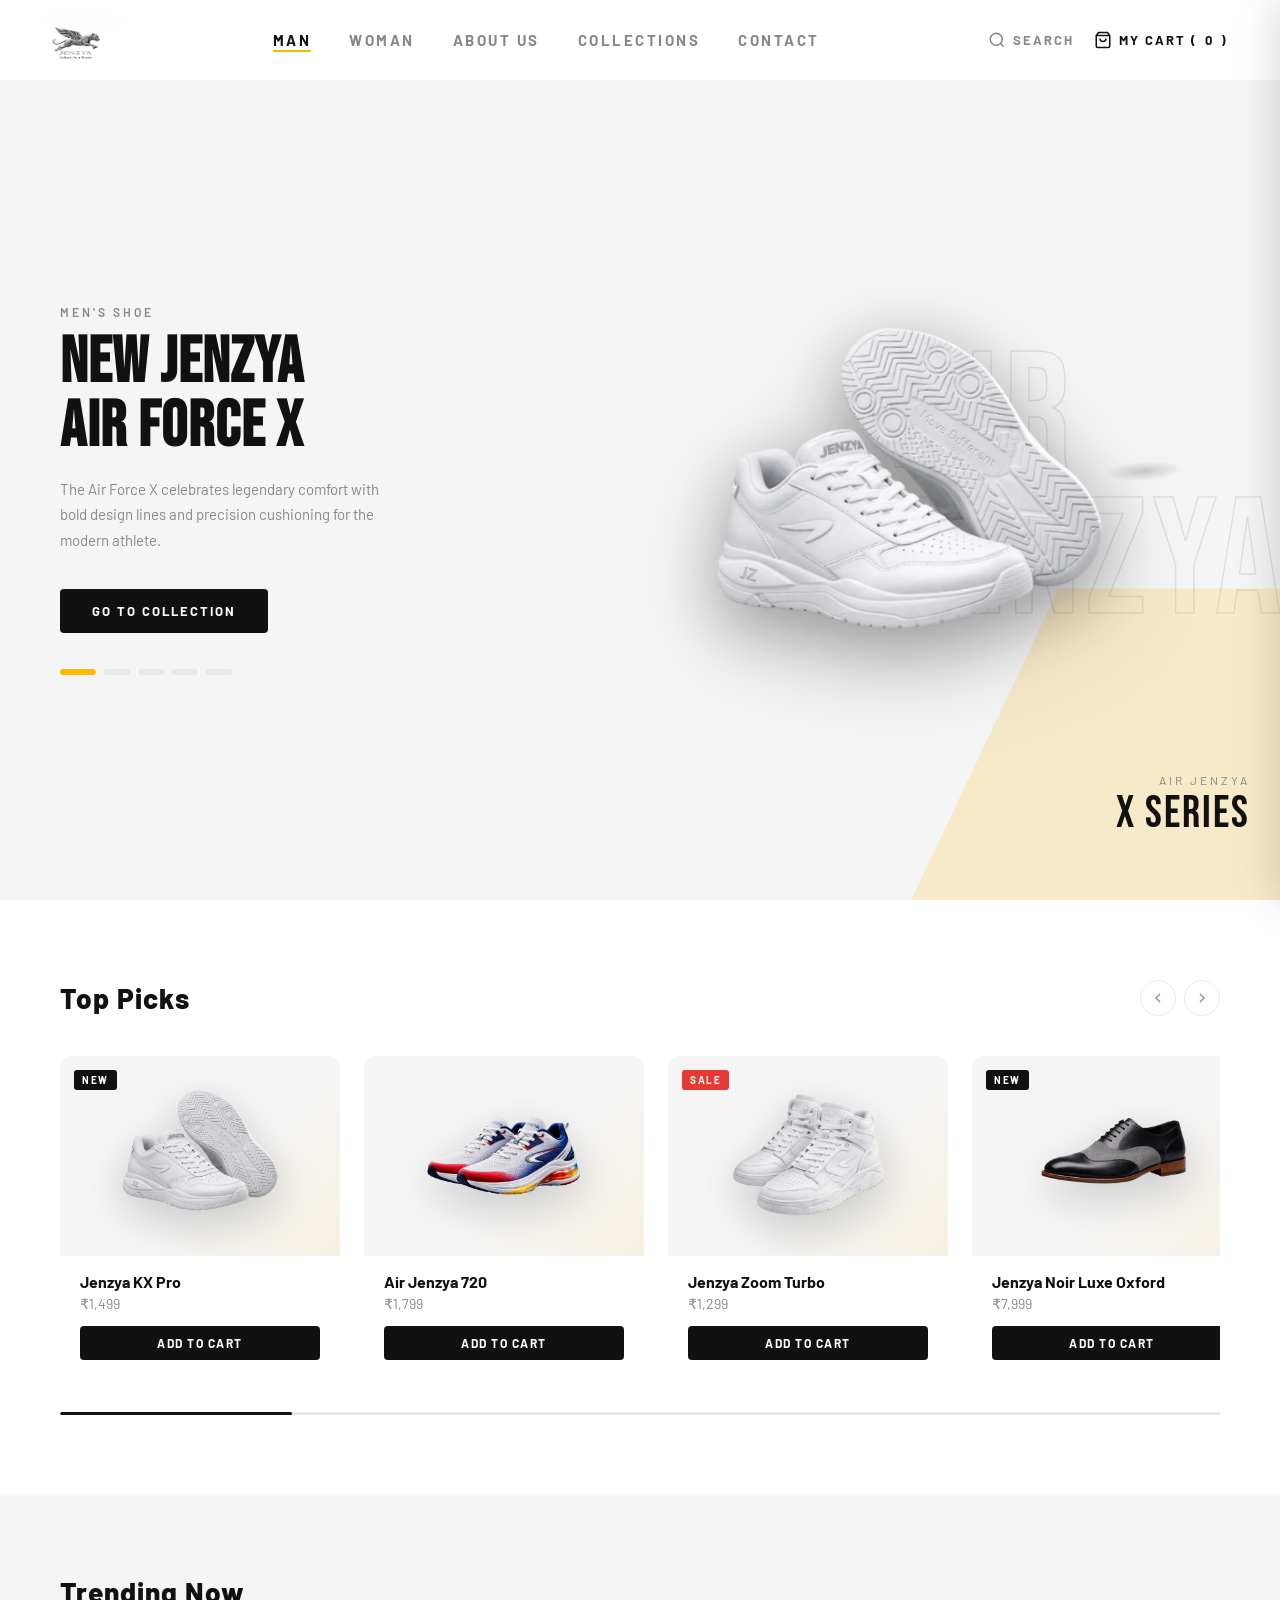
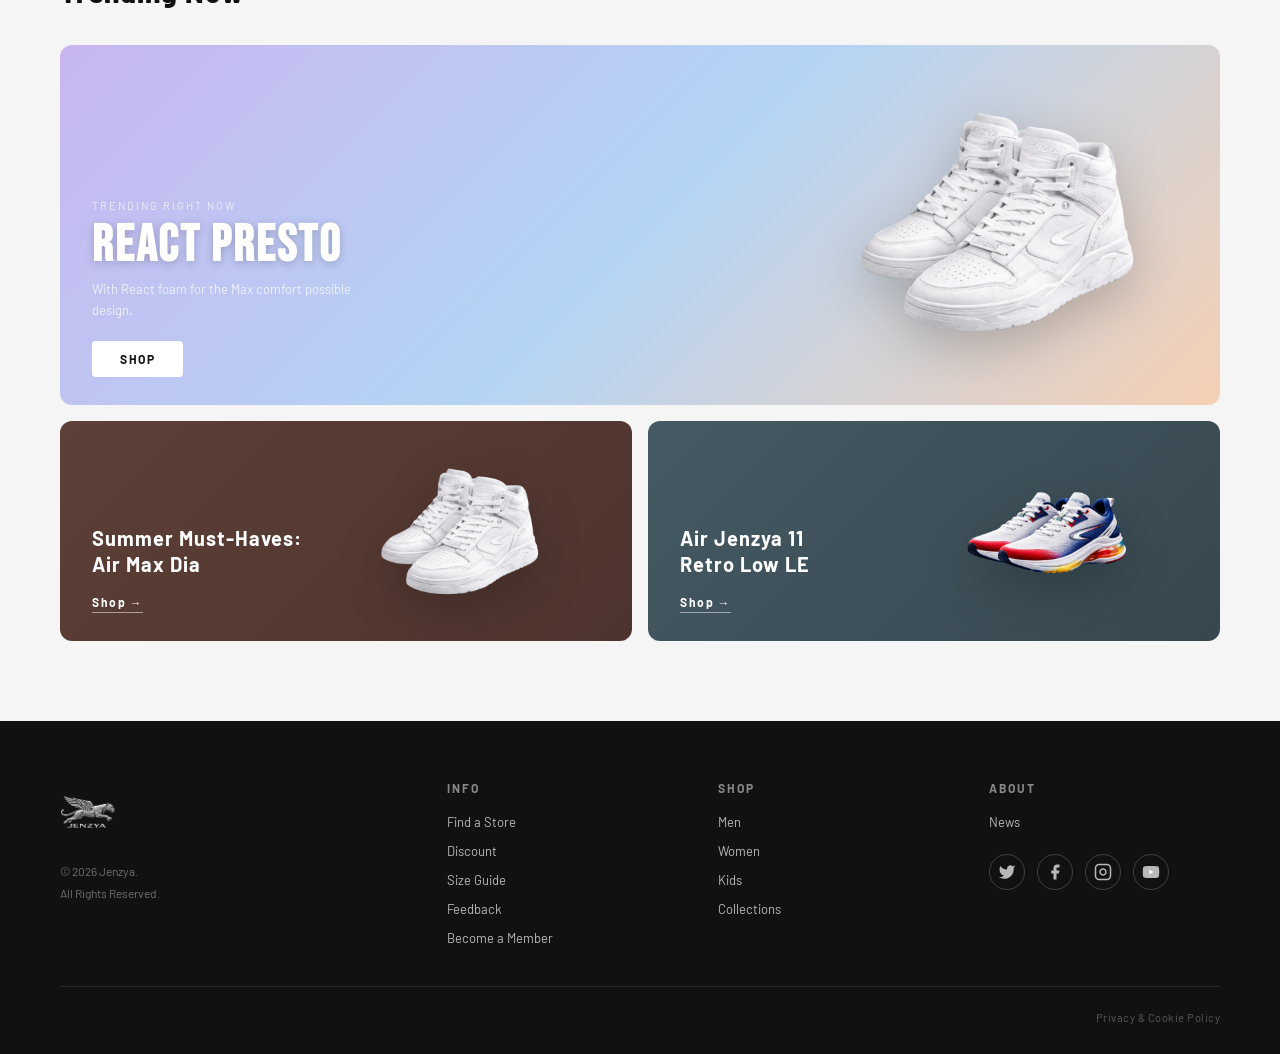
==== index.html @ e0e892c9 "Add files via upload" ====
<!DOCTYPE html>
<html lang="en-IN">
<head>
  <meta charset="UTF-8" />
  <link rel="icon" type="image/png" href="favicon.png" />
  <link rel="apple-touch-icon" href="favicon.png" />
  <meta name="viewport" content="width=device-width, initial-scale=1.0" />
    <!-- ═══ SEO: Primary Meta ═══════════════════════════════════════ -->
  <meta name="description" content="Shop Jenzya premium sports shoes online in India. Best quality running, training & casual shoes for men and women. Premium sneakers from ₹1199–₹1999. Fast delivery, WhatsApp ordering, and the best shoe store in Karnal, Haryana." />
  <meta name="keywords"    content="jenzya, jenzia, jenzya shoes, jenzya footwear, jenzya athletics, jenzya sports, jenzya official, jenzya brand, jenzya sneakers India, jenzya original, jenzya kx pro, air jenzya, jenzya zoom turbo, jenzya phantom elite, jenzya react flex, jenzya bloom elite, jenzya haryana, jenzya karnal, jenzya store, jenzya collection, men sports shoes, sports shoes for men, men running shoes, men training shoes, men gym shoes, men walking shoes, men casual shoes, men sneakers, men athlete shoes, men performance footwear, best men shoes India, women sports shoes, sports shoes for women, women running shoes, women training shoes, women gym shoes, women walking shoes, women casual shoes, women sneakers, women athlete shoes, women performance footwear, best women shoes India, air cushioning, react foam, zoom turbo technology, kx pro performance, lightweight sports shoes, breathable mesh shoes, non-slip sole shoes, durable sports shoes, comfortable sneakers, shock absorption shoes, energy return shoes, shoe store Karnal, Karnal footwear, best shoe shop Karnal, Haryana shoes, sports shoes Haryana, sports shoes Karnal, Karnal sneaker store, Karnal runner shop, buy shoes online, online shoe shopping India, best prices on shoes, discounted sports shoes, shoe sale India, sneakers online India, branded shoes online, WhatsApp shoe order, fast delivery shoes, best quality sneakers, affordable sports shoes, top 10 sports shoes, top 5 sneakers India, shoe guide India, stylish shoes India, Jenzya India shop, Jenzya online store, Jenzya new arrivals, marathon shoes, workout shoes, lifestyle shoes, performance footwear, high top sneakers, low top sneakers, slip on shoes, formal sports shoes, outdoor shoes, hiking shoes, basketball shoes, football boots, tennis shoes, badminton shoes, cricket shoes, cross trainers, yoga shoes, track shoes, sprinting shoes, jumping shoes, weightlifting shoes, powerlifting shoes, bodybuilding shoes, dance shoes, street shoes, fashion sneakers, trendy footwear, women lightweight shoes, women comfort shoes, women stylish sneakers, women platform sneakers, women designer sports shoes, women pilates shoes, women cardio shoes, women zumba shoes, women aerobic shoes, activewear shoes, breathable sports shoes, high arch support shoes, flat feet sports shoes, carbon plate shoes, knit upper shoes, orthopaedic sports shoes, water resistant shoes, sweat proof shoes, flexible sole shoes, stable sports shoes, motion control shoes, neutral running shoes, cushioned running shoes, minimalist sports shoes, maximalist sports shoes, high traction shoes, grip shoes, ankle support shoes, memory foam shoes, ergonomic footwear, best shoe shop Haryana, Karnal retail shoes, Haryana sports gear, Indian sports shoe brand, made in India shoes, Indian startup shoes, shoes under 2000, shoes under 1500, budget shoes India, premium sneakers India, Karnal footwear collection, WhatsApp shopping India, lifestyle sneakers India, everyday shoes India, workout gear India, athlete clothing India, sports equipment India" />
  <meta name="author"      content="Jenzya" />
  <meta name="robots"      content="index, follow, max-image-preview:large, max-snippet:-1, max-video-preview:-1" />
  <meta name="theme-color" content="#FFB800" />
  <link rel="canonical"    href="https://www.jenzya.com/" />

  <!-- ═══ SEO: Open Graph (Facebook / WhatsApp Preview) ════════════ -->
  <meta property="og:type"        content="website" />
  <meta property="og:url"         content="https://www.jenzya.com/" />
  <meta property="og:title"       content="Jenzya — Premium Men's Sports Shoes | India" />
  <meta property="og:description" content="Jenzya — India's premium sports shoe brand. Shop KX Pro, Air 720, Zoom Turbo and more. Best quality, fast delivery across India. Order via WhatsApp +91 82783 33010." />
  <meta property="og:image"       content="https://www.jenzya.com/logo.png" />
  <meta property="og:image:width"  content="1080" />
  <meta property="og:image:height" content="1080" />
  <meta property="og:site_name"   content="Jenzya" />
  <meta property="og:locale"      content="en_IN" />

  <!-- ═══ SEO: Twitter Card ════════════════════════════════════════ -->
  <meta name="twitter:card"        content="summary_large_image" />
  <meta name="twitter:title"       content="Jenzya — Premium Men's Sports Shoes | India" />
  <meta name="twitter:description" content="Jenzya — Premium sports shoes for the modern athlete. Explore our KX Pro and Air 720 collections. Fast shipping and premium quality from India's rising shoe brand." />
  <meta name="twitter:image"       content="https://www.jenzya.com/logo.png" />

  <!-- ═══ SEO: Geo & Local ════════════════════════════════════════ -->
  <meta name="geo.region"      content="IN-HR" />
  <meta name="geo.placename"   content="Karnal, Haryana, India" />
  <meta name="geo.position"    content="29.6857;76.9905" />
  <meta name="ICBM"            content="29.6857, 76.9905" />
  <meta name="language"        content="English" />
  <meta name="revisit-after"   content="7 days" />

  <!-- ═══ SEO: Structured Data (JSON-LD) ═════════════════════════ -->
  <script type="application/ld+json">
  {
    "@context": "https://schema.org",
    "@graph": [
      {
        "@type": "WebSite",
        "@id": "https://www.jenzya.com/#website",
        "url": "https://www.jenzya.com/",
        "name": "Jenzya",
        "description": "Premium sports shoes for men and women. Buy online in India.",
        "potentialAction": {
          "@type": "SearchAction",
          "target": "https://www.jenzya.com/collection.html?q={search_term_string}",
          "query-input": "required name=search_term_string"
        }
      },
      {
        "@type": "SportsActivityLocation",
        "@id": "https://www.jenzya.com/#store",
        "name": "Jenzya Store",
        "image": "https://www.jenzya.com/logo.png",
        "url": "https://www.jenzya.com/",
        "telephone": "+918278333010",
        "priceRange": "₹₹",
        "address": {
          "@type": "PostalAddress",
          "streetAddress": "Jenzya Store",
          "addressLocality": "Karnal",
          "addressRegion": "Haryana",
          "postalCode": "132001",
          "addressCountry": "IN"
        },
        "geo": {
          "@type": "GeoCoordinates",
          "latitude": "29.6857",
          "longitude": "76.9905"
        },
        "openingHoursSpecification": [
          { "@type": "OpeningHoursSpecification", "dayOfWeek": ["Monday","Tuesday","Wednesday","Thursday","Friday"], "opens": "10:00", "closes": "20:00" },
          { "@type": "OpeningHoursSpecification", "dayOfWeek": "Saturday", "opens": "10:00", "closes": "21:00" },
          { "@type": "OpeningHoursSpecification", "dayOfWeek": "Sunday", "opens": "11:00", "closes": "18:00" }
        ],
        "sameAs": ["https://www.instagram.com/jenzya", "https://www.facebook.com/jenzya"]
      },
      {
        "@type": "Organization",
        "@id": "https://www.jenzya.com/#org",
        "name": "Jenzya",
        "url": "https://www.jenzya.com/",
        "logo": "https://www.jenzya.com/logo.png",
        "contactPoint": {
          "@type": "ContactPoint",
          "telephone": "+918278333010",
          "contactType": "customer service",
          "availableLanguage": ["Hindi", "English"],
          "contactOption": "TollFree"
        }
      }
    ]
  }
  </script>

  <title>Jenzya — Premium Sports Shoes for Men | Buy Online India</title>
  <link rel="stylesheet" href="style.css" />
  <!-- Preload critical hero image for instant above-the-fold render -->
  <link rel="preload" as="image" href="jenzya-kx-pro.webp" />
  <link rel="preload" as="image" href="favicon.png" />
  <!-- Fonts: non-blocking load -->
  <link rel="preconnect" href="https://fonts.googleapis.com" />
  <link rel="preconnect" href="https://fonts.gstatic.com" crossorigin />
  <link href="https://fonts.googleapis.com/css2?family=Bebas+Neue&family=Barlow:ital,wght@0,300;0,400;0,500;0,600;0,700;0,900;1,300&display=swap" rel="stylesheet" media="print" onload="this.media='all'" />
  <noscript><link rel="stylesheet" href="https://fonts.googleapis.com/css2?family=Bebas+Neue&family=Barlow:ital,wght@0,300;0,400;0,500;0,600;0,700;0,900;1,300&display=swap" /></noscript>
</head>
<body data-page="men">

  <!-- ===== NAVBAR ===== -->
  <nav class="navbar" id="navbar">
    <div class="nav-logo">
      <a href="/" style="display:flex;align-items:center;">
        <img src="logo.webp" alt="Jenzya" style="height:52px;width:auto;" />
      </a>
    </div>
    <ul class="nav-links">
      <li><a href="index.html" class="active">MAN</a></li>
      <li><a href="women.html">WOMAN</a></li>
      <li><a href="about.html">ABOUT US</a></li>
      <li><a href="collection.html">COLLECTIONS</a></li>
      <li><a href="contact.html">CONTACT</a></li>
    </ul>
    <div class="nav-actions">
      <button class="btn-icon" id="searchBtn" aria-label="Search">
        <svg width="18" height="18" viewBox="0 0 24 24" fill="none" stroke="currentColor" stroke-width="2">
          <circle cx="11" cy="11" r="8"/><line x1="21" y1="21" x2="16.65" y2="16.65"/>
        </svg>
        SEARCH
      </button>
      <button class="btn-icon cart-btn" id="cartBtn" aria-label="Cart">
        <svg width="18" height="18" viewBox="0 0 24 24" fill="none" stroke="currentColor" stroke-width="2">
          <path d="M6 2L3 6v14a2 2 0 002 2h14a2 2 0 002-2V6l-3-4z"/><line x1="3" y1="6" x2="21" y2="6"/><path d="M16 10a4 4 0 01-8 0"/>
        </svg>
        MY CART (<span id="cartCount">0</span>)
      </button>
      <button class="hamburger" id="hamburger" aria-label="Menu">
        <span></span><span></span><span></span>
      </button>
    </div>
  </nav>

  <!-- Mobile Menu -->
  <div class="mobile-menu" id="mobileMenu">
    <ul>
      <li><a href="index.html">MAN</a></li>
      <li><a href="women.html">WOMAN</a></li>
      <li><a href="about.html">ABOUT US</a></li>
      <li><a href="collection.html">COLLECTIONS</a></li>
      <li><a href="contact.html">CONTACT</a></li>
    </ul>
  </div>

  <!-- Search Overlay -->
  <div class="search-overlay" id="searchOverlay">
    <div class="search-box">
      <input type="text" placeholder="Search for shoes, collections..." id="searchInput" />
      <button class="search-close" id="searchClose">✕</button>
    </div>
  </div>

  <!-- ===== HERO SECTION ===== -->
  <section class="hero" id="hero">
    <div class="hero-content">
      <p class="hero-label reveal">Men's Shoe</p>
      <h1 class="hero-title reveal">New Jenzya <br/>Air Force X</h1>
      <p class="hero-desc reveal">The Air Force X celebrates legendary comfort with bold design lines and precision cushioning for the modern athlete.</p>
      <button class="btn-primary reveal" onclick="window.location.href='collection.html?p=0'">Go to collection</button>
      <div class="hero-dots">
        <span class="dot active" data-slide="0"></span>
        <span class="dot" data-slide="1"></span>
        <span class="dot" data-slide="2"></span>
        <span class="dot" data-slide="3"></span>
        <span class="dot" data-slide="4"></span>
      </div>
    </div>
    <div class="hero-visual">
      <div class="hero-bg-text">AIR<br/>JENZYA</div>
      <div class="hero-accent-bar"></div>
      <div class="hero-shoe-wrap">
        <div class="hero-shoe" id="heroShoe">
          <img src="jenzya-kx-pro.webp" alt="Air Force X" class="hero-shoe-img" fetchpriority="high" decoding="async" />
          <div class="hero-shoe-shadow"></div>
        </div>
      </div>
      <div class="hero-tag">
        <span class="tag-sub">AIR JENZYA</span>
        <span class="tag-main">X SERIES</span>
      </div>
    </div>
  </section>

  <!-- ===== TOP PICKS ===== -->
  <section class="top-picks" id="picks">
    <div class="section-header">
      <h2 class="section-title">Top Picks</h2>
      <div class="section-nav">
        <button class="nav-arrow" id="prevBtn" aria-label="Previous">
          <svg width="16" height="16" viewBox="0 0 24 24" fill="none" stroke="currentColor" stroke-width="2"><polyline points="15 18 9 12 15 6"/></svg>
        </button>
        <button class="nav-arrow" id="nextBtn" aria-label="Next">
          <svg width="16" height="16" viewBox="0 0 24 24" fill="none" stroke="currentColor" stroke-width="2"><polyline points="9 18 15 12 9 6"/></svg>
        </button>
      </div>
    </div>

    <div class="picks-slider" id="picksSlider">
      <div class="picks-track" id="picksTrack">

        <!-- Card 1 -->
        <div class="product-card" data-name="Jenzya KX Pro" data-price="16495">
          <div class="card-img-wrap" onclick="window.location.href='collection.html?p=0'" style="cursor:pointer;">
            <img src="jenzya-kx-pro.webp" alt="Jenzya KX Pro" class="card-shoe-img" />
            <div class="card-badge">NEW</div>
          </div>
          <div class="card-info">
            <p class="card-name" onclick="window.location.href='collection.html?p=0'" style="cursor:pointer;">Jenzya KX Pro</p>
            <p class="card-price">₹1,499</p>
            <button class="btn-add" onclick="addToCart('Jenzya KX Pro', 1499)">Add to Cart</button>
          </div>
        </div>

        <!-- Card 2 -->
        <div class="product-card" data-name="Air Jenzya 720" data-price="16495">
          <div class="card-img-wrap" onclick="window.location.href='collection.html?p=1'" style="cursor:pointer;">
            <img src="jenzya-air-720.webp" alt="Air Jenzya 720" class="card-shoe-img" />
          </div>
          <div class="card-info">
            <p class="card-name" onclick="window.location.href='collection.html?p=1'" style="cursor:pointer;">Air Jenzya 720</p>
            <p class="card-price">₹1,799</p>
            <button class="btn-add" onclick="addToCart('Air Jenzya 720', 1799)">Add to Cart</button>
          </div>
        </div>

        <!-- Card 3 -->
        <div class="product-card" data-name="Jenzya Zoom Turbo" data-price="19995">
          <div class="card-img-wrap" onclick="window.location.href='collection.html?p=2'" style="cursor:pointer;">
            <img src="jenzya-zoom-turbo.webp" alt="Jenzya Zoom Turbo" class="card-shoe-img" />
            <div class="card-badge sale">SALE</div>
          </div>
          <div class="card-info">
            <p class="card-name" onclick="window.location.href='collection.html?p=2'" style="cursor:pointer;">Jenzya Zoom Turbo</p>
            <p class="card-price">₹1,299</p>
            <button class="btn-add" onclick="addToCart('Jenzya Zoom Turbo', 1299)">Add to Cart</button>
          </div>
        </div>

        <!-- Card 4 -->
        <div class="product-card" data-name="Jenzya Noir Luxe Oxford" data-price="7999">
          <div class="card-img-wrap" onclick="window.location.href='collection.html?p=3'" style="cursor:pointer;">
            <img src="jenzya-noir-luxe-oxford.webp" alt="Jenzya Noir Luxe Oxford" class="card-shoe-img" />
            <div class="card-badge">NEW</div>
          </div>
          <div class="card-info">
            <p class="card-name" onclick="window.location.href='collection.html?p=3'" style="cursor:pointer;">Jenzya Noir Luxe Oxford</p>
            <p class="card-price">₹7,999</p>
            <button class="btn-add" onclick="addToCart('Jenzya Noir Luxe Oxford', 7999)">Add to Cart</button>
          </div>
        </div>

        <!-- Card 5 -->
        <div class="product-card" data-name="Jenzya Midnight Croc Cap-Toe" data-price="7999">
          <div class="card-img-wrap" onclick="window.location.href='collection.html?p=4'" style="cursor:pointer;">
            <img src="jenzya-midnight-croc-captoe.webp" alt="Jenzya Midnight Croc Cap-Toe" class="card-shoe-img" />
            <div class="card-badge">NEW</div>
          </div>
          <div class="card-info">
            <p class="card-name" onclick="window.location.href='collection.html?p=4'" style="cursor:pointer;">Jenzya Midnight Croc Cap-Toe</p>
            <p class="card-price">₹7,999</p>
            <button class="btn-add" onclick="addToCart('Jenzya Midnight Croc Cap-Toe', 7999)">Add to Cart</button>
          </div>
        </div>

        <!-- Card 6 -->
        <div class="product-card" data-name="Jenzya Burgundy Elite Slip-On" data-price="7999">
          <div class="card-img-wrap" onclick="window.location.href='collection.html?p=5'" style="cursor:pointer;">
            <img src="jenzya-burgundy-slip-on.webp" alt="Jenzya Burgundy Elite Slip-On" class="card-shoe-img" />
          </div>
          <div class="card-info">
            <p class="card-name" onclick="window.location.href='collection.html?p=5'" style="cursor:pointer;">Jenzya Burgundy Elite Slip-On</p>
            <p class="card-price">₹7,999</p>
            <button class="btn-add" onclick="addToCart('Jenzya Burgundy Elite Slip-On', 7999)">Add to Cart</button>
          </div>
        </div>

        <!-- Card 7 -->
        <div class="product-card" data-name="Jenzya Royal Brogue Heritage" data-price="7999">
          <div class="card-img-wrap" onclick="window.location.href='collection.html?p=6'" style="cursor:pointer;">
            <img src="jenzya-royal-brogue.webp" alt="Jenzya Royal Brogue Heritage" class="card-shoe-img" />
            <div class="card-badge sale">HOT</div>
          </div>
          <div class="card-info">
            <p class="card-name" onclick="window.location.href='collection.html?p=6'" style="cursor:pointer;">Jenzya Royal Brogue Heritage</p>
            <p class="card-price">₹7,999</p>
            <button class="btn-add" onclick="addToCart('Jenzya Royal Brogue Heritage', 7999)">Add to Cart</button>
          </div>
        </div>

        <!-- Card 8 -->
        <div class="product-card" data-name="Jenzya Tan Executive Classic" data-price="7999">
          <div class="card-img-wrap" onclick="window.location.href='collection.html?p=7'" style="cursor:pointer;">
            <img src="jenzya-tan-executive.webp" alt="Jenzya Tan Executive Classic" class="card-shoe-img" />
          </div>
          <div class="card-info">
            <p class="card-name" onclick="window.location.href='collection.html?p=7'" style="cursor:pointer;">Jenzya Tan Executive Classic</p>
            <p class="card-price">₹7,999</p>
            <button class="btn-add" onclick="addToCart('Jenzya Tan Executive Classic', 7999)">Add to Cart</button>
          </div>
        </div>

        <!-- Card 9 -->
        <div class="product-card" data-name="Jenzya Croc Texture Prestige" data-price="7999">
          <div class="card-img-wrap" onclick="window.location.href='collection.html?p=8'" style="cursor:pointer;">
            <img src="jenzya-croc-prestige.webp" alt="Jenzya Croc Texture Prestige" class="card-shoe-img" />
            <div class="card-badge">NEW</div>
          </div>
          <div class="card-info">
            <p class="card-name" onclick="window.location.href='collection.html?p=8'" style="cursor:pointer;">Jenzya Croc Texture Prestige</p>
            <p class="card-price">₹7,999</p>
            <button class="btn-add" onclick="addToCart('Jenzya Croc Texture Prestige', 7999)">Add to Cart</button>
          </div>
        </div>

        <!-- Card 10 -->
        <div class="product-card" data-name="Jenzya Elite Croc Oxford" data-price="7999">
          <div class="card-img-wrap" onclick="window.location.href='collection.html?p=9'" style="cursor:pointer;">
            <img src="jenzya-elite-croc-oxford.webp" alt="Jenzya Elite Croc Oxford" class="card-shoe-img" />
          </div>
          <div class="card-info">
            <p class="card-name" onclick="window.location.href='collection.html?p=9'" style="cursor:pointer;">Jenzya Elite Croc Oxford</p>
            <p class="card-price">₹7,999</p>
            <button class="btn-add" onclick="addToCart('Jenzya Elite Croc Oxford', 7999)">Add to Cart</button>
          </div>
        </div>

        <!-- Card 11 -->
        <div class="product-card" data-name="Jenzya Monarch Double Monk" data-price="7999">
          <div class="card-img-wrap" onclick="window.location.href='collection.html?p=10'" style="cursor:pointer;">
            <img src="jenzya-monarch-monk.webp" alt="Jenzya Monarch Double Monk" class="card-shoe-img" />
            <div class="card-badge sale">HOT</div>
          </div>
          <div class="card-info">
            <p class="card-name" onclick="window.location.href='collection.html?p=10'" style="cursor:pointer;">Jenzya Monarch Double Monk</p>
            <p class="card-price">₹7,999</p>
            <button class="btn-add" onclick="addToCart('Jenzya Monarch Double Monk', 7999)">Add to Cart</button>
          </div>
        </div>

        <!-- Card 12 -->
        <div class="product-card" data-name="Jenzya Nova Muse" data-price="3999">
          <div class="card-img-wrap" onclick="window.location.href='collection.html?p=11'" style="cursor:pointer;">
            <img src="1.webp" alt="Jenzya Nova Muse" class="card-shoe-img" />
            <div class="card-badge">NEW</div>
          </div>
          <div class="card-info">
            <p class="card-name" onclick="window.location.href='collection.html?p=11'" style="cursor:pointer;">Jenzya Nova Muse</p>
            <p class="card-price">₹3,999</p>
            <button class="btn-add" onclick="addToCart('Jenzya Nova Muse', 3999)">Add to Cart</button>
          </div>
        </div>

        <!-- Card 13 -->
        <div class="product-card" data-name="Jenzya Luna Pulse" data-price="3999">
          <div class="card-img-wrap" onclick="window.location.href='collection.html?p=12'" style="cursor:pointer;">
            <img src="2.webp" alt="Jenzya Luna Pulse" class="card-shoe-img" />
            <div class="card-badge sale">HOT</div>
          </div>
          <div class="card-info">
            <p class="card-name" onclick="window.location.href='collection.html?p=12'" style="cursor:pointer;">Jenzya Luna Pulse</p>
            <p class="card-price">₹3,999</p>
            <button class="btn-add" onclick="addToCart('Jenzya Luna Pulse', 3999)">Add to Cart</button>
          </div>
        </div>

      </div>
    </div>
    <div class="slider-progress">
      <div class="progress-bar" id="progressBar"></div>
    </div>
  </section>

  <!-- ===== TRENDING NOW ===== -->
  <section class="trending" id="trending">
    <h2 class="section-title">Trending Now</h2>
    <div class="trending-grid">

      <!-- Big Card -->
      <div class="trend-card trend-big">
        <div class="trend-bg trend-bg-1"></div>
        <div class="trend-content">
          <p class="trend-label">Trending Right Now</p>
          <h3 class="trend-name">REACT PRESTO</h3>
          <p class="trend-sub">With React foam for the Max comfort possible design.</p>
          <button class="btn-trend" onclick="window.location.href='collection.html?p=2'">Shop</button>
        </div>
        <div class="trend-shoe trend-shoe-big">
          <img src="jenzya-zoom-turbo.webp" alt="React Presto" class="trend-shoe-img" />
        </div>
      </div>

      <!-- Small Card 1 -->
      <div class="trend-card trend-small">
        <div class="trend-bg trend-bg-2"></div>
        <div class="trend-content">
          <h3 class="trend-name-sm">Summer Must-Haves:<br/>Air Max Dia</h3>
          <button class="btn-trend-sm" onclick="window.location.href='collection.html?p=3'">Shop →</button>
        </div>
        <div class="trend-shoe trend-shoe-sm">
          <img src="jenzya-zoom-turbo.webp" alt="Air Max Dia" class="trend-shoe-img" />
        </div>
      </div>

      <!-- Small Card 2 -->
      <div class="trend-card trend-small">
        <div class="trend-bg trend-bg-3"></div>
        <div class="trend-content">
          <h3 class="trend-name-sm">Air Jenzya 11<br/>Retro Low LE</h3>
          <button class="btn-trend-sm" onclick="window.location.href='collection.html?p=4'">Shop →</button>
        </div>
        <div class="trend-shoe trend-shoe-sm">
          <img src="jenzya-air-720.webp" alt="Air Jenzya 11 Retro" class="trend-shoe-img" />
        </div>
      </div>

    </div>
  </section>

  

  <!-- ===== CART SIDEBAR ===== -->
  <div class="cart-overlay" id="cartOverlay"></div>
  <div class="cart-sidebar" id="cartSidebar">
    <div class="cart-header">
      <h3>My Cart</h3>
      <button class="cart-close" id="cartClose">✕</button>
    </div>
    <div class="cart-items" id="cartItems">
      <div class="cart-empty">
        <svg width="60" height="60" viewBox="0 0 24 24" fill="none" stroke="#ccc" stroke-width="1.5"><path d="M6 2L3 6v14a2 2 0 002 2h14a2 2 0 002-2V6l-3-4z"/><line x1="3" y1="6" x2="21" y2="6"/><path d="M16 10a4 4 0 01-8 0"/></svg>
        <p>Your cart is empty</p>
      </div>
    </div>
    <div class="cart-footer">
      <div class="cart-total">
        <span>Total</span>
        <span id="cartTotal">₹0</span>
      </div>
      <button class="btn-checkout" onclick="checkoutViaWhatsApp()">
        <svg width="18" height="18" viewBox="0 0 24 24" fill="currentColor">
          <path d="M17.472 14.382c-.297-.149-1.758-.867-2.03-.967-.273-.099-.471-.148-.67.15-.197.297-.767.966-.94 1.164-.173.199-.347.223-.644.075-.297-.15-1.255-.463-2.39-1.475-.883-.788-1.48-1.761-1.653-2.059-.173-.297-.018-.458.13-.606.134-.133.298-.347.446-.52.149-.174.198-.298.298-.497.099-.198.05-.371-.025-.52-.075-.149-.669-1.612-.916-2.207-.242-.579-.487-.5-.669-.51-.173-.008-.371-.01-.57-.01-.198 0-.52.074-.792.372-.272.297-1.04 1.016-1.04 2.479 0 1.462 1.065 2.875 1.213 3.074.149.198 2.096 3.2 5.077 4.487.709.306 1.262.489 1.694.625.712.227 1.36.195 1.871.118.571-.085 1.758-.719 2.006-1.413.248-.694.248-1.289.173-1.413-.074-.124-.272-.198-.57-.347m-5.421 7.403h-.004a9.87 9.87 0 01-5.031-1.378l-.361-.214-3.741.982.998-3.648-.235-.374a9.86 9.86 0 01-1.51-5.26c.001-5.45 4.436-9.884 9.888-9.884 2.64 0 5.122 1.03 6.988 2.898a9.825 9.825 0 012.893 6.994c-.003 5.45-4.437 9.884-9.885 9.884m8.413-18.297A11.815 11.815 0 0012.05 0C5.495 0 .16 5.335.157 11.892c0 2.096.547 4.142 1.588 5.945L.057 24l6.305-1.654a11.882 11.882 0 005.683 1.448h.005c6.554 0 11.89-5.335 11.893-11.893a11.821 11.821 0 00-3.48-8.413z"/>
        </svg>
        ORDER VIA WHATSAPP
      </button>
    </div>
  </div>

  <!-- ===== FOOTER ===== -->
  <footer class="footer">
    <div class="footer-inner">
      <div class="footer-brand">
        <img src="logo.webp" alt="Jenzya" class="footer-logo-img" />
        <p class="footer-copy">© 2026 Jenzya.<br/>All Rights Reserved.</p>
      </div>
      <div class="footer-col">
        <h4>Info</h4>
        <ul>
          <li><a href="contact.html">Find a Store</a></li>
          
          <li><a href="#">Discount</a></li>
          <li><a href="#">Size Guide</a></li>
          <li><a href="#">Feedback</a></li>
          <li><a href="#">Become a Member</a></li>
        </ul>
      </div>
      <div class="footer-col">
        <h4>Shop</h4>
        <ul>
          <li><a href="index.html">Men</a></li>
          <li><a href="women.html">Women</a></li>
          <li><a href="#">Kids</a></li>
          <li><a href="collection.html">Collections</a></li>
          
        </ul>
      </div>
      <div class="footer-col">
        <h4>About</h4>
        <ul>
          <li><a href="about.html#news">News</a></li>
          
        </ul>
        <div class="footer-social">
          <a href="https://x.com/jenzya_india" aria-label="Twitter" class="social-icon">
            <svg width="18" height="18" viewBox="0 0 24 24" fill="currentColor"><path d="M23 3a10.9 10.9 0 01-3.14 1.53 4.48 4.48 0 00-7.86 3v1A10.66 10.66 0 013 4s-4 9 5 13a11.64 11.64 0 01-7 2c9 5 20 0 20-11.5a4.5 4.5 0 00-.08-.83A7.72 7.72 0 0023 3z"/></svg>
          </a>
          <a href="https://www.facebook.com/JenzyaIndia?sfnsn=wiwspwa&mibextid=RUbZ1f" aria-label="Facebook" class="social-icon">
            <svg width="18" height="18" viewBox="0 0 24 24" fill="currentColor"><path d="M18 2h-3a5 5 0 00-5 5v3H7v4h3v8h4v-8h3l1-4h-4V7a1 1 0 011-1h3z"/></svg>
          </a>
          <a href="https://www.instagram.com/jenzya.official/" aria-label="Instagram" class="social-icon">
            <svg width="18" height="18" viewBox="0 0 24 24" fill="none" stroke="currentColor" stroke-width="2"><rect x="2" y="2" width="20" height="20" rx="5" ry="5"/><path d="M16 11.37A4 4 0 1112.63 8 4 4 0 0116 11.37z"/><line x1="17.5" y1="6.5" x2="17.51" y2="6.5"/></svg>
          </a>
          <a href="https://youtube.com/@jenzya_india?si=ILvp7IlSkPK_X5vf" aria-label="YouTube" class="social-icon">
            <svg width="18" height="18" viewBox="0 0 24 24" fill="currentColor"><path d="M22.54 6.42a2.78 2.78 0 00-1.94-1.96C18.88 4 12 4 12 4s-6.88 0-8.6.46a2.78 2.78 0 00-1.94 1.96A29 29 0 001 12a29 29 0 00.46 5.58A2.78 2.78 0 003.4 19.54C5.12 20 12 20 12 20s6.88 0 8.6-.46a2.78 2.78 0 001.94-1.96A29 29 0 0023 12a29 29 0 00-.46-5.58z"/><polygon points="9.75 15.02 15.5 12 9.75 8.98 9.75 15.02" fill="white"/></svg>
          </a>
        </div>
      </div>
    </div>
    <div class="footer-bottom">
      <span>Privacy & Cookie Policy</span>
    </div>
  </footer>

  <script src="script.js"></script>
</body>
</html>
---- style.css ----
/* =====================================================
   JENZYA — UNIFIED STYLESHEET
   style.css (Merged: style + women + collection + about + contact)
   ===================================================== */
/* ===================================================
   JENZYA — MAIN STYLESHEET
   style.css
   =================================================== */

/* --- RESET & BASE --- */
*, *::before, *::after {
  margin: 0;
  padding: 0;
  box-sizing: border-box;
}

:root {
  --accent: #FFB800;
  --accent-dark: #E6A500;
  --black: #111111;
  --white: #FFFFFF;
  --gray-light: #F5F5F5;
  --gray-mid: #E8E8E8;
  --gray-text: #888888;
  --text: #1a1a1a;
  --font-display: 'Bebas Neue', sans-serif;
  --font-body: 'Barlow', sans-serif;
  --nav-h: 80px;
  --transition: 0.3s cubic-bezier(0.4, 0, 0.2, 1);
}

html { scroll-behavior: smooth; overflow-x: hidden; }

body {
  font-family: var(--font-body);
  color: var(--text);
  background: var(--white);
  overflow-x: hidden;
  -webkit-font-smoothing: antialiased;
}

a { text-decoration: none; color: inherit; }
ul { list-style: none; }
button { cursor: pointer; border: none; background: none; font-family: var(--font-body); }
svg { display: block; }

/* ===================================================
   PAGE TRANSITION — Smooth fade between pages
   =================================================== */
/* Page loads with fade-in */
body {
  animation: pageIn 0.38s cubic-bezier(0.4, 0, 0.2, 1) both;
}
@keyframes pageIn {
  from { opacity: 0; transform: translateY(10px); }
  to   { opacity: 1; transform: translateY(0); }
}

/* Transition overlay for navigating away */
#page-transition-overlay {
  position: fixed;
  inset: 0;
  background: var(--white);
  z-index: 99999;
  pointer-events: none;
  opacity: 0;
  transition: opacity 0.28s cubic-bezier(0.4, 0, 0.2, 1);
}
#page-transition-overlay.out {
  opacity: 1;
  pointer-events: all;
}

/* ===================================================
   PERFORMANCE — GPU acceleration for animated elements
   =================================================== */
.hero-shoe,
.hero-shoe-img,
.product-card,
.trend-card,
.trend-bg,
.mobile-menu,
.cart-sidebar,
.search-overlay,
.footer-logo-img {
  will-change: transform;
  -webkit-backface-visibility: hidden;
  backface-visibility: hidden;
}

/* Smooth image rendering */
img {
  image-rendering: auto;
  -webkit-font-smoothing: antialiased;
}

/* Loading skeleton shimmer for images */
.card-img-wrap img,
.trend-shoe-img,
.story-img-cell img,
.lookbook-card img {
  background: linear-gradient(90deg, #f0f0f0 25%, #e0e0e0 50%, #f0f0f0 75%);
  background-size: 200% 100%;
}
.card-img-wrap img[src],
.trend-shoe-img[src],
.story-img-cell img[src],
.lookbook-card img[src] {
  background: none;
}

/* ===================================================
   NAVBAR
   =================================================== */
.navbar {
  position: fixed;
  top: 0; left: 0; right: 0;
  height: var(--nav-h);
  display: flex;
  align-items: center;
  justify-content: space-between;
  padding: 0 52px;
  background: rgba(255,255,255,0.97);
  backdrop-filter: blur(12px);
  border-bottom: 1px solid transparent;
  z-index: 1000;
  transition: border-color var(--transition), box-shadow var(--transition);
}

.navbar.scrolled {
  border-bottom-color: var(--gray-mid);
  box-shadow: 0 2px 20px rgba(0,0,0,0.06);
}

/* Logo */
.nav-logo {
  display: flex;
  align-items: center;
}

.nav-logo a {
  display: flex;
  align-items: center;
  text-decoration: none;
}

.nav-logo img {
  height: 68px;
  width: auto;
  display: block;
  transition: opacity 0.2s ease;
}

.nav-logo img:hover {
  opacity: 0.8;
}

/* Nav links */
.nav-links {
  display: flex;
  gap: 38px;
}

.nav-links a {
  font-family: var(--font-body);
  font-size: 15px;
  font-weight: 700;
  letter-spacing: 2.5px;
  color: var(--gray-text);
  transition: color var(--transition);
  position: relative;
  text-transform: uppercase;
}

.nav-links a::after {
  content: '';
  position: absolute;
  bottom: -3px; left: 0; right: 0;
  height: 2px;
  background: var(--accent);
  transform: scaleX(0);
  transition: transform var(--transition);
}

.nav-links a:hover,
.nav-links a.active {
  color: var(--black);
}

.nav-links a:hover::after,
.nav-links a.active::after {
  transform: scaleX(1);
}

/* Nav actions */
.nav-actions {
  display: flex;
  align-items: center;
  gap: 20px;
}

.btn-icon {
  display: flex;
  align-items: center;
  gap: 7px;
  font-family: var(--font-body);
  font-size: 13px;
  font-weight: 700;
  letter-spacing: 2px;
  color: var(--gray-text);
  transition: color var(--transition);
  text-transform: uppercase;
}

.btn-icon:hover { color: var(--black); }

.cart-btn {
  color: var(--black);
  font-weight: 700;
}

/* Hamburger */
.hamburger {
  display: none;
  flex-direction: column;
  gap: 5px;
  padding: 4px;
}

.hamburger span {
  display: block;
  width: 22px;
  height: 2px;
  background: var(--black);
  transition: var(--transition);
}

/* Mobile Menu */
.mobile-menu {
  position: fixed;
  top: var(--nav-h);
  left: 0; right: 0;
  background: var(--white);
  padding: 24px 40px;
  transform: translateY(-110%);
  transition: transform var(--transition);
  z-index: 999;
  border-bottom: 1px solid var(--gray-mid);
  box-shadow: 0 4px 20px rgba(0,0,0,0.08);
}

.mobile-menu.open { transform: translateY(0); }

.mobile-menu ul { display: flex; flex-direction: column; gap: 16px; }

.mobile-menu a {
  font-family: var(--font-body);
  font-size: 18px;
  font-weight: 700;
  letter-spacing: 2px;
  color: var(--black);
}

/* Search Overlay */
.search-overlay {
  position: fixed;
  inset: 0;
  background: rgba(0,0,0,0.6);
  backdrop-filter: blur(6px);
  z-index: 2000;
  display: flex;
  align-items: center;
  justify-content: center;
  opacity: 0;
  pointer-events: none;
  transition: opacity var(--transition);
}

.search-overlay.open {
  opacity: 1;
  pointer-events: all;
}

.search-box {
  background: var(--white);
  border-radius: 8px;
  padding: 20px 24px;
  display: flex;
  flex-wrap: wrap;
  gap: 16px;
  width: 560px;
  max-width: 90vw;
  box-shadow: 0 20px 60px rgba(0,0,0,0.3);
}

.search-box input {
  flex: 1;
  border: none;
  outline: none;
  font-family: var(--font-body);
  font-size: 18px;
  color: var(--text);
  background: transparent;
}

.search-box input::placeholder { color: #ccc; }

.search-close {
  font-size: 20px;
  color: var(--gray-text);
  transition: color var(--transition);
}

.search-close:hover { color: var(--black); }

.search-results {
  width: 100%;
  border-top: 1px solid var(--gray-mid);
  padding-top: 10px;
  max-height: 280px;
  overflow-y: auto;
}

.search-results-title {
  font-family: var(--font-body);
  font-size: 11px;
  letter-spacing: 1.5px;
  text-transform: uppercase;
  color: var(--gray-text);
  margin-bottom: 10px;
}

.search-item {
  width: 100%;
  text-align: left;
  border-radius: 8px;
  padding: 10px 12px;
  margin-bottom: 6px;
  display: flex;
  flex-direction: column;
  gap: 2px;
  transition: background var(--transition);
}

.search-item:hover {
  background: var(--gray-light);
}

.search-item-title {
  font-family: var(--font-body);
  font-size: 15px;
  color: var(--black);
  font-weight: 700;
}

.search-item-subtitle {
  font-size: 12px;
  color: var(--gray-text);
}

.search-empty {
  color: var(--gray-text);
  font-size: 13px;
  padding: 10px 0;
}

/* ===================================================
   HERO
   =================================================== */
.hero {
  min-height: 100vh;
  padding-top: var(--nav-h);
  display: grid;
  grid-template-columns: 1fr 1.1fr;
  align-items: center;
  background: var(--gray-light);
  overflow: hidden;
  position: relative;
}

.hero-content {
  padding: 60px 0 60px 60px;
  position: relative;
  z-index: 2;
}

.hero-label {
  font-family: var(--font-body);
  font-size: 12px;
  font-weight: 600;
  letter-spacing: 3px;
  text-transform: uppercase;
  color: var(--gray-text);
  margin-bottom: 12px;
}

.hero-title {
  font-family: var(--font-display);
  font-size: clamp(42px, 5vw, 68px);
  line-height: 1.0;
  color: var(--black);
  margin-bottom: 18px;
  letter-spacing: 1px;
}

.hero-desc {
  font-size: 15px;
  line-height: 1.7;
  color: var(--gray-text);
  max-width: 340px;
  margin-bottom: 36px;
  font-weight: 400;
}

.btn-primary {
  display: inline-block;
  padding: 14px 32px;
  background: var(--black);
  color: var(--white);
  font-family: var(--font-body);
  font-size: 13px;
  font-weight: 700;
  letter-spacing: 2px;
  text-transform: uppercase;
  border-radius: 4px;
  transition: background var(--transition), transform var(--transition);
}

.btn-primary:hover {
  background: #333;
  transform: translateY(-2px);
}

.hero-dots {
  display: flex;
  gap: 8px;
  margin-top: 36px;
}

.dot {
  width: 26px;
  height: 6px;
  border-radius: 3px;
  background: var(--gray-mid);
  cursor: pointer;
  transition: background var(--transition), width var(--transition);
}

.dot.active {
  background: var(--accent);
  width: 36px;
}

/* Hero Visual */
.hero-visual {
  position: relative;
  height: 100%;
  min-height: 580px;
  display: flex;
  align-items: center;
  justify-content: center;
  overflow: hidden;
}

.hero-bg-text {
  position: absolute;
  font-family: var(--font-display);
  font-size: clamp(96px, 13vw, 176px);
  letter-spacing: 6px;
  color: transparent;
  -webkit-text-stroke: 1.5px rgba(0,0,0,0.09);
  line-height: 0.88;
  right: -8px;
  top: 50%;
  transform: translateY(-50%);
  pointer-events: none;
  user-select: none;
  transition: opacity 0.35s ease;
}

.hero-accent-bar {
  position: absolute;
  bottom: 0;
  right: 0;
  width: 55%;
  height: 38%;
  background: var(--accent);
  clip-path: polygon(40% 0%, 100% 0%, 100% 100%, 0% 100%);
  opacity: 0.18;
}

.hero-shoe-wrap {
  position: relative;
  z-index: 2;
  width: 85%;
  max-width: 480px;
  display: flex;
  align-items: center;
  justify-content: center;
}

.hero-shoe {
  animation: floatShoe 4s ease-in-out infinite;
  filter: drop-shadow(0 24px 48px rgba(0,0,0,0.22));
  width: 100%;
  display: flex;
  align-items: center;
  justify-content: center;
}

@keyframes floatShoe {
  0%, 100% { transform: translateY(0) rotate(-4deg); }
  50% { transform: translateY(-16px) rotate(-2deg); }
}

.shoe-svg { width: 100%; height: auto; }

.hero-tag {
  position: absolute;
  bottom: 60px;
  right: 30px;
  text-align: right;
  z-index: 3;
}

.tag-sub {
  display: block;
  font-family: var(--font-body);
  font-size: 12px;
  letter-spacing: 3px;
  color: var(--gray-text);
}

.tag-main {
  display: block;
  font-family: var(--font-display);
  font-size: clamp(32px, 3.5vw, 52px);
  color: var(--black);
  letter-spacing: 2px;
}

/* Reveal animation */
.reveal {
  opacity: 0;
  transform: translateY(24px);
  animation: revealUp 0.7s cubic-bezier(0.4, 0, 0.2, 1) forwards;
}

.reveal:nth-child(1) { animation-delay: 0.1s; }
.reveal:nth-child(2) { animation-delay: 0.25s; }
.reveal:nth-child(3) { animation-delay: 0.4s; }
.reveal:nth-child(4) { animation-delay: 0.55s; }

@keyframes revealUp {
  to { opacity: 1; transform: translateY(0); }
}

/* ===================================================
   TOP PICKS
   =================================================== */
.top-picks {
  padding: 80px 60px;
  background: var(--white);
}

.section-header {
  display: flex;
  align-items: center;
  justify-content: space-between;
  margin-bottom: 40px;
}

.section-title {
  font-family: var(--font-body);
  font-size: 28px;
  font-weight: 800;
  letter-spacing: 1px;
  color: var(--black);
}

.section-nav {
  display: flex;
  gap: 8px;
}

.nav-arrow {
  width: 36px;
  height: 36px;
  border: 1.5px solid var(--gray-mid);
  border-radius: 50%;
  display: flex;
  align-items: center;
  justify-content: center;
  color: var(--gray-text);
  transition: border-color var(--transition), color var(--transition), background var(--transition);
}

.nav-arrow:hover {
  border-color: var(--black);
  color: var(--white);
  background: var(--black);
}

/* Slider */
.picks-slider {
  overflow: hidden;
  cursor: grab;
  position: relative;
  -webkit-overflow-scrolling: auto;
}

.picks-slider:active { cursor: grabbing; }

.picks-track {
  display: flex;
  gap: 24px;
  transition: transform 0.5s cubic-bezier(0.4, 0, 0.2, 1);
}

/* Product Card */
.product-card {
  min-width: 280px;
  flex-shrink: 0;
  background: var(--gray-light);
  border-radius: 12px;
  overflow: hidden;
  transition: transform var(--transition), box-shadow var(--transition);
  position: relative;
}

.product-card:hover {
  transform: translateY(-6px);
  box-shadow: 0 16px 40px rgba(0,0,0,0.12);
}

.card-img-wrap {
  position: relative;
  padding: 30px 20px 20px;
  background: var(--gray-light);
  display: flex;
  align-items: center;
  justify-content: center;
  height: 200px;
  overflow: hidden;
}

.card-img-wrap::before {
  content: '';
  position: absolute;
  inset: 0;
  background: linear-gradient(135deg, transparent 60%, rgba(255,184,0,0.08));
}

.card-shoe-svg {
  width: 100%;
  max-width: 240px;
  transition: transform var(--transition);
  filter: drop-shadow(0 8px 20px rgba(0,0,0,0.15));
}

.product-card:hover .card-shoe-svg {
  transform: rotate(-5deg) scale(1.05);
}

.card-badge {
  position: absolute;
  top: 14px;
  left: 14px;
  background: var(--black);
  color: var(--white);
  font-family: var(--font-body);
  font-size: 10px;
  font-weight: 700;
  letter-spacing: 1.5px;
  padding: 4px 8px;
  border-radius: 3px;
}

.card-badge.sale {
  background: #E53935;
}

.card-info {
  padding: 16px 20px 20px;
  background: var(--white);
}

.card-name {
  font-family: var(--font-body);
  font-size: 16px;
  font-weight: 700;
  color: var(--black);
  margin-bottom: 4px;
}

.card-price {
  font-size: 14px;
  color: var(--gray-text);
  margin-bottom: 14px;
}

.btn-add {
  width: 100%;
  padding: 10px;
  background: var(--black);
  color: var(--white);
  font-family: var(--font-body);
  font-size: 12px;
  font-weight: 700;
  letter-spacing: 1.5px;
  text-transform: uppercase;
  border-radius: 4px;
  transition: background var(--transition);
}

.btn-add:hover { background: var(--accent); color: var(--black); }

/* Slider Progress */
.slider-progress {
  height: 3px;
  background: var(--gray-mid);
  border-radius: 2px;
  margin-top: 32px;
  overflow: hidden;
}

.progress-bar {
  height: 100%;
  background: var(--black);
  border-radius: 2px;
  width: 33.33%;
  transition: width 0.5s cubic-bezier(0.4, 0, 0.2, 1);
}

/* ===================================================
   TRENDING NOW
   =================================================== */
.trending {
  padding: 80px 60px;
  background: var(--gray-light);
}

.trending-grid {
  display: grid;
  grid-template-columns: 1fr 1fr;
  grid-template-rows: auto auto;
  gap: 16px;
  margin-top: 36px;
}

/* Trend Cards */
.trend-card {
  position: relative;
  border-radius: 12px;
  overflow: hidden;
  display: flex;
  align-items: flex-end;
  cursor: pointer;
  transition: transform var(--transition);
}

.trend-card:hover { transform: scale(1.02); }

.trend-big {
  grid-column: 1 / -1;
  height: 360px;
}

.trend-small {
  height: 220px;
}

/* Backgrounds */
.trend-bg {
  position: absolute;
  inset: 0;
  transition: transform 0.6s cubic-bezier(0.4, 0, 0.2, 1);
}

.trend-card:hover .trend-bg { transform: scale(1.04); }

.trend-bg-1 {
  background: linear-gradient(135deg, #c8b6f0 0%, #b4d4f5 50%, #f5d0b4 100%);
}

.trend-bg-2 {
  background: linear-gradient(135deg, #5d4037 0%, #4e342e 100%);
}

.trend-bg-3 {
  background: linear-gradient(135deg, #455a64 0%, #37474f 100%);
}

.trend-content {
  position: relative;
  z-index: 3;
  padding: 28px 32px;
}

.trend-label {
  font-family: var(--font-body);
  font-size: 11px;
  letter-spacing: 2px;
  text-transform: uppercase;
  color: rgba(255,255,255,0.7);
  margin-bottom: 8px;
}

.trend-name {
  font-family: var(--font-display);
  font-size: clamp(32px, 4vw, 52px);
  letter-spacing: 2px;
  color: var(--white);
  line-height: 1;
  margin-bottom: 8px;
  text-shadow: 0 2px 8px rgba(0,0,0,0.2);
}

.trend-sub {
  font-size: 13px;
  color: rgba(255,255,255,0.75);
  max-width: 280px;
  line-height: 1.6;
  margin-bottom: 20px;
}

.btn-trend {
  display: inline-block;
  padding: 11px 28px;
  background: var(--white);
  color: var(--black);
  font-family: var(--font-body);
  font-size: 12px;
  font-weight: 700;
  letter-spacing: 1.5px;
  text-transform: uppercase;
  border-radius: 4px;
  transition: background var(--transition), color var(--transition), transform var(--transition);
}

.btn-trend:hover {
  background: var(--accent);
  transform: translateY(-2px);
}

.trend-name-sm {
  font-family: var(--font-body);
  font-size: 20px;
  font-weight: 700;
  letter-spacing: 1px;
  color: var(--white);
  line-height: 1.3;
  margin-bottom: 14px;
}

.btn-trend-sm {
  font-family: var(--font-body);
  font-size: 12px;
  font-weight: 700;
  letter-spacing: 1.5px;
  color: var(--white);
  border-bottom: 1px solid rgba(255,255,255,0.5);
  padding-bottom: 2px;
  transition: color var(--transition), border-color var(--transition);
}

.btn-trend-sm:hover {
  color: var(--accent);
  border-color: var(--accent);
}

/* Trend Shoes */
.trend-shoe {
  position: absolute;
  right: 0;
  bottom: 0;
  z-index: 2;
  pointer-events: none;
}

.trend-shoe-big {
  right: 0;
  bottom: 0;
  width: 48%;
  max-width: 420px;
  height: 100%;
  display: flex;
  align-items: center;
  justify-content: center;
  padding: 20px 28px 20px 0;
}

.trend-shoe-sm {
  right: 0;
  bottom: 0;
  width: 58%;
  height: 100%;
  display: flex;
  align-items: center;
  justify-content: center;
  padding: 14px 14px 10px 0;
}

/* ===================================================
   CUSTOM DESIGN
   =================================================== */
.custom-design {
  display: grid;
  grid-template-columns: 1fr 1fr;
  align-items: center;
  padding: 80px 60px;
  background: var(--white);
  overflow: hidden;
  position: relative;
}

.custom-design::before {
  content: '';
  position: absolute;
  top: 0;
  right: 0;
  width: 40%;
  height: 50%;
  background: var(--accent);
  clip-path: polygon(60% 0%, 100% 0%, 100% 100%, 0% 100%);
  opacity: 0.12;
}

.custom-content { padding-right: 60px; }

.custom-label {
  font-family: var(--font-body);
  font-size: 11px;
  font-weight: 600;
  letter-spacing: 3px;
  text-transform: uppercase;
  color: var(--gray-text);
  margin-bottom: 12px;
}

.custom-title {
  font-family: var(--font-display);
  font-size: clamp(38px, 4.5vw, 62px);
  line-height: 1.0;
  color: var(--black);
  margin-bottom: 20px;
  letter-spacing: 1px;
}

.custom-desc {
  font-size: 15px;
  line-height: 1.7;
  color: var(--gray-text);
  max-width: 380px;
  margin-bottom: 36px;
}

.custom-visual {
  position: relative;
  display: flex;
  align-items: center;
  justify-content: center;
  padding: 20px;
}

.custom-accent {
  position: absolute;
  top: 0; right: 0;
  width: 70%;
  height: 80%;
  background: linear-gradient(135deg, var(--accent) 0%, #FF8C00 100%);
  clip-path: polygon(30% 0%, 100% 0%, 100% 100%, 0% 100%);
  opacity: 0.12;
  border-radius: 8px;
}

.custom-shoe-svg {
  width: 100%;
  max-width: 460px;
  filter: drop-shadow(0 20px 50px rgba(0,0,0,0.2));
  animation: floatShoe 5s ease-in-out infinite;
}

/* ===================================================
   CART SIDEBAR
   =================================================== */
.cart-overlay {
  position: fixed;
  inset: 0;
  background: rgba(0,0,0,0.5);
  z-index: 1500;
  opacity: 0;
  pointer-events: none;
  transition: opacity var(--transition);
}

.cart-overlay.open {
  opacity: 1;
  pointer-events: all;
}

.cart-sidebar {
  position: fixed;
  top: 0;
  right: 0;
  width: 380px;
  max-width: 100vw;
  height: 100vh;
  background: var(--white);
  z-index: 1600;
  display: flex;
  flex-direction: column;
  transform: translateX(100%);
  transition: transform 0.4s cubic-bezier(0.4, 0, 0.2, 1);
  box-shadow: -4px 0 40px rgba(0,0,0,0.15);
}

.cart-sidebar.open {
  transform: translateX(0);
}

.cart-header {
  display: flex;
  align-items: center;
  justify-content: space-between;
  padding: 24px 28px;
  border-bottom: 1px solid var(--gray-mid);
}

.cart-header h3 {
  font-family: var(--font-body);
  font-size: 20px;
  font-weight: 800;
  letter-spacing: 1px;
}

.cart-close {
  width: 32px;
  height: 32px;
  display: flex;
  align-items: center;
  justify-content: center;
  border-radius: 50%;
  font-size: 16px;
  color: var(--gray-text);
  transition: background var(--transition), color var(--transition);
}

.cart-close:hover {
  background: var(--gray-light);
  color: var(--black);
}

.cart-items {
  flex: 1;
  overflow-y: auto;
  padding: 20px 28px;
}

.cart-empty {
  display: flex;
  flex-direction: column;
  align-items: center;
  justify-content: center;
  height: 200px;
  gap: 16px;
  color: var(--gray-text);
  font-family: var(--font-body);
  font-size: 15px;
  letter-spacing: 1px;
}

.cart-item {
  display: flex;
  align-items: center;
  gap: 16px;
  padding: 16px 0;
  border-bottom: 1px solid var(--gray-light);
}

.cart-item-info { flex: 1; }

.cart-item-name {
  font-family: var(--font-body);
  font-size: 15px;
  font-weight: 700;
  color: var(--black);
  margin-bottom: 4px;
}

.cart-item-price {
  font-size: 13px;
  color: var(--gray-text);
}

.cart-item-qty {
  display: flex;
  align-items: center;
  gap: 10px;
}

.qty-btn {
  width: 26px;
  height: 26px;
  border-radius: 50%;
  border: 1.5px solid var(--gray-mid);
  display: flex;
  align-items: center;
  justify-content: center;
  font-size: 16px;
  line-height: 1;
  color: var(--gray-text);
  transition: all var(--transition);
}

.qty-btn:hover {
  border-color: var(--black);
  background: var(--black);
  color: var(--white);
}

.qty-num {
  font-family: var(--font-body);
  font-weight: 700;
  font-size: 15px;
  min-width: 20px;
  text-align: center;
}

.cart-item-remove {
  color: var(--gray-text);
  font-size: 18px;
  width: 28px;
  height: 28px;
  display: flex;
  align-items: center;
  justify-content: center;
  border-radius: 4px;
  transition: background var(--transition), color var(--transition);
}

.cart-item-remove:hover {
  background: #fee;
  color: #E53935;
}

.cart-footer {
  padding: 20px 28px 30px;
  border-top: 1px solid var(--gray-mid);
}

.cart-total {
  display: flex;
  justify-content: space-between;
  font-family: var(--font-body);
  font-size: 18px;
  font-weight: 700;
  margin-bottom: 16px;
  color: var(--black);
}

.btn-checkout {
  width: 100%;
  padding: 16px;
  background: #25D366;
  color: var(--white);
  font-family: var(--font-body);
  font-size: 15px;
  font-weight: 700;
  letter-spacing: 1.5px;
  text-transform: uppercase;
  border-radius: 12px;
  display: flex;
  align-items: center;
  justify-content: center;
  gap: 10px;
  transition: background var(--transition), transform var(--transition), box-shadow var(--transition);
  box-shadow: 0 6px 20px rgba(37,211,102,0.3);
}

.btn-checkout:hover {
  background: #1ebe5d;
  transform: translateY(-2px);
  box-shadow: 0 10px 28px rgba(37,211,102,0.4);
}

/* ===================================================
   FOOTER
   =================================================== */
.footer {
  background: var(--black);
  color: var(--white);
  padding: 60px 60px 30px;
}

.footer-inner {
  display: grid;
  grid-template-columns: 1.5fr 1fr 1fr 1fr;
  gap: 40px;
  padding-bottom: 40px;
  border-bottom: 1px solid rgba(255,255,255,0.1);
}

.footer-logo {
  display: block;
  font-family: var(--font-display);
  font-size: 32px;
  letter-spacing: 4px;
  color: var(--white);
  margin-bottom: 16px;
  position: relative;
}

.footer-logo::after {
  content: '●';
  font-size: 10px;
  color: var(--accent);
  position: absolute;
  top: -4px;
  right: -4px;
}

.footer-copy {
  font-size: 12px;
  color: rgba(255,255,255,0.4);
  line-height: 1.8;
  margin-top: 20px;
}

.footer-col h4 {
  font-family: var(--font-body);
  font-size: 12px;
  font-weight: 700;
  letter-spacing: 2px;
  text-transform: uppercase;
  color: rgba(255,255,255,0.5);
  margin-bottom: 16px;
}

.footer-col ul { display: flex; flex-direction: column; gap: 10px; }

.footer-col a {
  font-size: 13px;
  color: rgba(255,255,255,0.7);
  transition: color var(--transition);
}

.footer-col a:hover { color: var(--accent); }

.footer-social {
  display: flex;
  gap: 12px;
  margin-top: 24px;
}

.social-icon {
  width: 36px;
  height: 36px;
  border-radius: 50%;
  border: 1px solid rgba(255,255,255,0.2);
  display: flex;
  align-items: center;
  justify-content: center;
  color: rgba(255,255,255,0.6);
  transition: border-color var(--transition), color var(--transition), background var(--transition);
}

.social-icon:hover {
  border-color: var(--accent);
  color: var(--accent);
  background: rgba(255,184,0,0.1);
}

.footer-bottom {
  display: flex;
  justify-content: flex-end;
  padding-top: 24px;
  font-size: 11px;
  color: rgba(255,255,255,0.3);
  letter-spacing: 0.5px;
}

/* ===================================================
   SCROLL REVEAL
   =================================================== */
.scroll-reveal {
  opacity: 0;
  transform: translateY(30px);
  transition: opacity 0.7s cubic-bezier(0.4, 0, 0.2, 1),
              transform 0.7s cubic-bezier(0.4, 0, 0.2, 1);
}

.scroll-reveal.visible {
  opacity: 1;
  transform: translateY(0);
}

/* ===================================================
   TOAST NOTIFICATION
   =================================================== */
.toast {
  position: fixed;
  bottom: 32px;
  left: 50%;
  transform: translateX(-50%) translateY(20px);
  background: var(--black);
  color: var(--white);
  padding: 14px 28px;
  border-radius: 40px;
  font-family: var(--font-body);
  font-size: 14px;
  font-weight: 600;
  letter-spacing: 1px;
  z-index: 9999;
  opacity: 0;
  transition: opacity 0.3s, transform 0.3s;
  border-left: 4px solid var(--accent);
  box-shadow: 0 8px 32px rgba(0,0,0,0.25);
  white-space: nowrap;
}

.toast.show {
  opacity: 1;
  transform: translateX(-50%) translateY(0);
}

/* ===================================================
   BACK TO TOP
   =================================================== */
.back-to-top {
  position: fixed;
  right: 20px;
  bottom: 24px;
  width: 42px;
  height: 42px;
  border-radius: 50%;
  background: var(--black);
  color: var(--white);
  font-family: var(--font-body);
  font-size: 20px;
  font-weight: 700;
  display: grid;
  place-items: center;
  box-shadow: 0 8px 20px rgba(0,0,0,0.18);
  z-index: 1800;
  opacity: 0;
  transform: translateY(10px);
  pointer-events: none;
  transition: opacity var(--transition), transform var(--transition), background var(--transition);
}

.back-to-top.show {
  opacity: 1;
  transform: translateY(0);
  pointer-events: auto;
}

.back-to-top:hover {
  background: var(--accent);
  color: var(--black);
}

/* ===================================================
   RESPONSIVE
   =================================================== */
@media (max-width: 1024px) {
  .navbar { padding: 0 28px; }
  .hero { padding-top: var(--nav-h); }
  .hero-content { padding: 50px 0 50px 40px; }
  .top-picks, .trending, .custom-design { padding: 60px 40px; }
  .footer { padding: 50px 40px 24px; }
  .footer-inner { grid-template-columns: 1fr 1fr; gap: 32px; }
}

@media (max-width: 768px) {
  .nav-links { display: none; }
  .btn-icon:not(.cart-btn) { display: none; }
  .hamburger { display: flex; }

  .hero {
    grid-template-columns: 1fr;
    grid-template-rows: auto auto;
    min-height: auto;
  }
  .hero-content { padding: 50px 28px 30px; }
  .hero-visual { min-height: 300px; }
  .hero-bg-text { font-size: 70px; }

  .top-picks, .trending, .custom-design, .footer { padding: 50px 28px; }

  .trending-grid {
    grid-template-columns: 1fr;
  }
  .trend-big { grid-column: 1; height: 300px; }

  .custom-design {
    grid-template-columns: 1fr;
  }
  .custom-content { padding-right: 0; margin-bottom: 40px; }

  .footer-inner {
    grid-template-columns: 1fr 1fr;
  }
  .footer-brand { grid-column: 1 / -1; }

  .cart-sidebar { width: 100vw; }
}

@media (max-width: 480px) {
  .hero { min-height: auto; }
  .hero-content { padding: 36px 20px 20px; gap: 12px; }
  .hero-label { font-size: 10px; }
  .hero-title { font-size: 36px; line-height: 1; }
  .hero-desc { font-size: 13px; line-height: 1.6; }
  .btn-primary { padding: 12px 22px; font-size: 12px; }
  .hero-dots { margin-top: 12px; }
  .hero-visual { min-height: 220px; }
  .hero-bg-text { font-size: 52px; }
  .hero-tag { display: none; }
  .footer-inner { grid-template-columns: 1fr; }
  .picks-track { gap: 16px; }
  .product-card { min-width: 240px; }
}

/* ===================================================
   REAL SHOE IMAGES — FLOATING STYLE
   =================================================== */

/* ---- Floating keyframe ---- */
@keyframes floatShoe {
  0%, 100% { transform: translateY(0px) rotate(-5deg); filter: drop-shadow(0 20px 30px rgba(0,0,0,0.22)); }
  50%       { transform: translateY(-14px) rotate(-3deg); filter: drop-shadow(0 34px 40px rgba(0,0,0,0.12)); }
}

@keyframes floatCard {
  0%, 100% { transform: translateY(0px) scale(1); filter: drop-shadow(0 14px 22px rgba(0,0,0,0.18)); }
  50%       { transform: translateY(-10px) scale(1.02); filter: drop-shadow(0 26px 32px rgba(0,0,0,0.10)); }
}

@keyframes floatTrend {
  0%, 100% { transform: translateY(0px) rotate(-8deg); filter: drop-shadow(0 16px 24px rgba(0,0,0,0.20)); }
  50%       { transform: translateY(-12px) rotate(-5deg); filter: drop-shadow(0 28px 36px rgba(0,0,0,0.10)); }
}

/* ---- Hero shoe image ---- */
.hero-shoe-img {
  width: 90%;
  max-width: 480px;
  height: auto;
  max-height: 400px;
  display: block;
  object-fit: contain;
  mix-blend-mode: multiply;
  animation: floatShoe 3.8s ease-in-out infinite;
  filter: drop-shadow(0 20px 30px rgba(0,0,0,0.22));
  transform-origin: center bottom;
  user-select: none;
  pointer-events: none;
  margin: 0 auto;
}

.hero-shoe-shadow {
  width: 60%;
  height: 20px;
  background: radial-gradient(ellipse at center, rgba(0,0,0,0.18) 0%, transparent 70%);
  margin: -10px auto 0;
  border-radius: 50%;
  animation: floatShoe 3.8s ease-in-out infinite;
  animation-delay: 0.1s;
  filter: none !important;
}

/* ---- Product card images ---- */
.card-img-wrap {
  position: relative;
  overflow: hidden;
  background: var(--gray-light);
  border-radius: 12px 12px 0 0;
  display: flex;
  align-items: center;
  justify-content: center;
  height: 200px;
  padding: 16px;
}

.card-shoe-img {
  width: 85%;
  max-width: 220px;
  height: 160px;
  object-fit: contain;
  mix-blend-mode: multiply;
  display: block;
  animation: floatCard 3.2s ease-in-out infinite;
  filter: drop-shadow(0 14px 22px rgba(0,0,0,0.18));
  user-select: none;
  pointer-events: none;
}

/* Stagger each card's animation */
.product-card:nth-child(1) .card-shoe-img { animation-delay: 0s; }
.product-card:nth-child(2) .card-shoe-img { animation-delay: 0.4s; }
.product-card:nth-child(3) .card-shoe-img { animation-delay: 0.8s; }
.product-card:nth-child(4) .card-shoe-img { animation-delay: 1.2s; }
.product-card:nth-child(5) .card-shoe-img { animation-delay: 1.6s; }

/* Hover — pause float, zoom in */
.product-card:hover .card-shoe-img {
  animation-play-state: paused;
  transform: translateY(-8px) scale(1.08);
  filter: drop-shadow(0 24px 40px rgba(0,0,0,0.22));
  transition: transform 0.4s cubic-bezier(0.34,1.56,0.64,1), filter 0.4s ease;
}

/* ---- Trending section images ---- */
.trend-shoe-img {
  width: 100%;
  height: 100%;
  max-width: 100%;
  max-height: 100%;
  object-fit: contain;
  mix-blend-mode: multiply;
  display: block;
  animation: floatTrend 4s ease-in-out infinite;
  filter: drop-shadow(0 16px 24px rgba(0,0,0,0.20));
  user-select: none;
  pointer-events: none;
}

.trend-shoe-big .trend-shoe-img  { 
  max-width: 90%;
  max-height: 90%;
  object-fit: contain;
  animation-duration: 4.2s; 
}
.trend-shoe-sm .trend-shoe-img  { 
  max-width: 85%;
  max-height: 85%;
  object-fit: contain;
  animation-duration: 3.5s; 
  animation-delay: 0.6s; 
}

.trend-card:hover .trend-shoe-img {
  animation-play-state: paused;
  transform: translateY(-10px) scale(1.06) rotate(-3deg);
  filter: drop-shadow(0 28px 44px rgba(0,0,0,0.28));
  transition: transform 0.5s cubic-bezier(0.34,1.56,0.64,1), filter 0.5s ease;
}

.trend-shoe-img {
  transition: transform 0.5s ease, filter 0.5s ease;
}

.trend-card { transition: transform var(--transition), box-shadow var(--transition); }
.trend-card:hover { 
  transform: scale(1.02); 
  box-shadow: 0 20px 60px rgba(0,0,0,0.15);
}

/* ---- Custom section image ---- */
.custom-shoe-img {
  width: 90%;
  max-width: 460px;
  height: auto;
  max-height: 380px;
  display: block;
  object-fit: contain;
  mix-blend-mode: multiply;
  animation: floatShoe 4.4s ease-in-out infinite;
  animation-delay: 0.5s;
  filter: drop-shadow(0 20px 32px rgba(0,0,0,0.18));
  user-select: none;
  pointer-events: none;
  position: relative;
  z-index: 2;
  margin: 0 auto;
}
/* =====================================================
   WOMEN PAGE — THEME & LAYOUT OVERRIDES
   Applied when <body class="page-women">
   ===================================================== */

body.page-women {
  --accent: #FF6B9D;
  --accent-dark: #e0527f;
  --accent-light: #FFADC8;
  --gray-light: #FDF5F7;
  --gray-mid: #F0E0E6;
  --gray-text: #999999;
}

/* Navbar scrolled pink shadow */
body.page-women .navbar.scrolled {
  box-shadow: 0 2px 20px rgba(255,107,157,0.08);
}

/* Active nav underline (already uses var(--accent)) */
body.page-women .nav-links a.active::after {
  bottom: -4px;
  border-radius: 2px;
}

/* Hero — full pink gradient background */
body.page-women .hero {
  background: linear-gradient(135deg, #fff5f8 0%, #fff0f4 50%, #fce4ec 100%);
}
body.page-women .hero::before {
  content: '';
  position: absolute;
  top: 0; left: 0; right: 0; bottom: 0;
  background: radial-gradient(ellipse at 70% 40%, rgba(255,107,157,0.1) 0%, transparent 65%);
  pointer-events: none;
}

/* Hero content — flex column layout */
body.page-women .hero-content {
  display: flex;
  flex-direction: column;
  justify-content: center;
  padding: 80px 60px 80px 80px;
  gap: 20px;
}

/* Hero label — pink */
body.page-women .hero-label {
  color: var(--accent);
}

/* Hero title highlighted span */
body.page-women .hero-title span {
  color: var(--accent);
  -webkit-text-stroke: 0;
}

/* Pill-shaped primary button */
body.page-women .btn-primary {
  display: inline-flex;
  align-items: center;
  gap: 10px;
  border-radius: 50px;
  align-self: flex-start;
  box-shadow: 0 8px 24px rgba(255,107,157,0.3);
}
body.page-women .btn-primary:hover {
  box-shadow: 0 12px 32px rgba(255,107,157,0.4);
}

/* Hero badges */
.hero-badges {
  display: flex;
  flex-wrap: wrap;
  gap: 10px;
}
.hero-badge {
  font-family: var(--font-body);
  font-size: 12px;
  font-weight: 600;
  letter-spacing: 1.5px;
  padding: 6px 14px;
  border-radius: 20px;
  border: 1.5px solid var(--accent-light, #FFADC8);
  color: var(--accent-dark, #e0527f);
  background: rgba(255,173,200,0.1);
}

/* Hero dots — round style */
body.page-women .dot {
  width: 8px;
  height: 8px;
  border-radius: 50%;
}
body.page-women .dot.active {
  width: 28px;
  border-radius: 4px;
}

/* Hero bg text — pink stroke */
body.page-women .hero-bg-text {
  -webkit-text-stroke: 1.5px rgba(255,107,157,0.18);
  font-size: clamp(100px, 14vw, 180px);
  line-height: 0.85;
}

/* Hero accent bar — vertical pink line */
body.page-women .hero-accent-bar {
  position: absolute;
  top: 12%;
  right: 15%;
  width: 4px;
  height: 35%;
  background: linear-gradient(to bottom, var(--accent), transparent);
  border-radius: 2px;
  clip-path: none;
  opacity: 1;
}

/* Hero shoe — pink shadow */
body.page-women .hero-shoe {
  filter: drop-shadow(0 30px 60px rgba(255,107,157,0.3));
}

/* Hero shoe shadow — pink */
body.page-women .hero-shoe-shadow {
  position: absolute;
  bottom: -20px;
  left: 50%;
  transform: translateX(-50%);
  width: 70%;
  height: 20px;
  background: radial-gradient(ellipse, rgba(255,107,157,0.25) 0%, transparent 70%);
  border-radius: 50%;
  animation: shadowPulse 3.5s ease-in-out infinite;
  margin: 0;
}
@keyframes shadowPulse {
  0%, 100% { transform: translateX(-50%) scaleX(1); opacity: 0.7; }
  50% { transform: translateX(-50%) scaleX(0.75); opacity: 0.4; }
}

/* Tag sub — pink */
body.page-women .tag-sub { color: var(--accent); }

/* Reveal — transition instead of animation (for re-triggering) */
body.page-women .reveal {
  opacity: 0;
  transform: translateY(24px);
  transition: opacity 0.6s ease, transform 0.6s ease;
  animation: none;
}
body.page-women .reveal.visible {
  opacity: 1;
  transform: translateY(0);
}

/* Top picks — more padding */
body.page-women .top-picks,
body.page-women .trending {
  padding: 100px 80px;
}

/* Section title — display font */
body.page-women .section-title {
  font-family: var(--font-display);
  font-size: clamp(32px, 4vw, 52px);
  letter-spacing: 2px;
}

/* Nav arrows — pink hover */
body.page-women .nav-arrow:hover {
  background: var(--accent);
  border-color: var(--accent);
  color: var(--white);
}

/* Product card — pink shadow */
body.page-women .product-card:hover {
  box-shadow: 0 20px 50px rgba(255,107,157,0.15);
}

/* Card img wrap — pink bg */
body.page-women .card-img-wrap {
  background: #fff0f5;
  aspect-ratio: 1;
  height: auto;
}

/* Card price — pink */
body.page-women .card-price {
  font-weight: 700;
  font-size: 18px;
  color: var(--accent);
}

/* Progress bar — pink */
body.page-women .progress-bar { background: var(--accent); }

/* Trending big card spans left column in women */
body.page-women .trending-grid {
  grid-template-columns: 1.5fr 1fr;
  grid-template-rows: 1fr 1fr;
  align-items: stretch;
}
body.page-women .trend-card {
  border-radius: 20px;
  min-height: 260px;
}
body.page-women .trend-big {
  grid-row: 1 / 3;
  grid-column: unset;
  min-height: 540px;
  height: auto;
}
body.page-women .trend-bg-1 {
  background: linear-gradient(135deg, #1a1a2e 0%, #2d1b3d 100%);
}
body.page-women .trend-bg-2 {
  background: linear-gradient(135deg, #fce4ec 0%, #f8bbd0 100%);
}
body.page-women .trend-bg-3 {
  background: linear-gradient(135deg, #ff6b9d 0%, #c2185b 100%);
}
body.page-women .trend-bg-2 .trend-name-sm { color: var(--black); }
body.page-women .trend-bg-3 .trend-name-sm { color: var(--white); }
body.page-women .trend-name-sm {
  font-family: var(--font-display);
  font-size: clamp(22px, 2.5vw, 32px);
  letter-spacing: 1px;
}
body.page-women .btn-trend {
  background: var(--accent);
  color: var(--white);
  border-radius: 50px;
  box-shadow: 0 6px 20px rgba(255,107,157,0.4);
}
body.page-women .btn-trend:hover { background: var(--accent-dark); }
body.page-women .btn-trend-sm {
  color: var(--black);
  border: 1.5px solid rgba(0,0,0,0.2);
  border-radius: 50px;
  padding: 8px 20px;
}
body.page-women .trend-bg-3 .btn-trend-sm {
  color: var(--white);
  border-color: rgba(255,255,255,0.4);
}
body.page-women .btn-trend-sm:hover { background: rgba(0,0,0,0.08); border-color: inherit; }
body.page-women .trend-card:hover {
  box-shadow: 0 20px 60px rgba(255,107,157,0.20);
}

/* Cart item — pink bg in women */
body.page-women .cart-item {
  background: var(--gray-light);
  border-radius: 12px;
  padding: 14px;
  border-bottom: none;
}
body.page-women .cart-item-price { color: var(--accent); font-weight: 700; font-size: 15px; }
body.page-women .qty-btn {
  background: var(--white);
  box-shadow: 0 1px 4px rgba(0,0,0,0.08);
  border: none;
  width: 28px; height: 28px;
}
body.page-women .qty-btn:hover { background: var(--gray-mid); border-color: transparent; color: var(--black); }

/* Footer — more padding */
body.page-women .footer {
  padding: 80px 80px 0;
}
body.page-women .footer-inner { gap: 60px; }

/* Scroll reveal .sr helper */
.sr {
  opacity: 0;
  transform: translateY(30px);
  transition: opacity 0.65s ease, transform 0.65s ease;
}
.sr.visible { opacity: 1; transform: translateY(0); }
.sr-d2 { transition-delay: 0.1s; }
.sr-d3 { transition-delay: 0.2s; }

/* ---- Lookbook section (Women unique) ---- */
.lookbook {
  padding: 100px 80px;
  display: grid;
  grid-template-columns: 1fr 1fr;
  gap: 80px;
  align-items: center;
  background: var(--white);
}
.custom-label {
  font-family: var(--font-body);
  font-size: 12px;
  font-weight: 700;
  letter-spacing: 3px;
  color: var(--accent);
  text-transform: uppercase;
  margin-bottom: 16px;
}
.lookbook-text .section-title { margin-bottom: 24px; }
.lookbook-text p { font-size: 15px; line-height: 1.75; color: #555; margin-bottom: 16px; }
.lookbook-stats { display: flex; gap: 40px; margin: 32px 0; }
.stat-item { display: flex; flex-direction: column; gap: 4px; }
.stat-num { font-family: var(--font-display); font-size: 36px; color: var(--accent); letter-spacing: 1px; }
.stat-label { font-size: 12px; font-weight: 600; letter-spacing: 1.5px; color: var(--gray-text); text-transform: uppercase; }
.lookbook-visual {
  display: grid;
  grid-template-columns: 1fr 1fr;
  grid-template-rows: auto auto;
  gap: 16px;
}
.lookbook-card {
  background: #fff0f5;
  border-radius: 16px;
  overflow: hidden;
  display: flex;
  align-items: center;
  justify-content: center;
  padding: 24px;
  aspect-ratio: 1;
  transition: transform var(--transition);
}
.lookbook-card:first-child { grid-column: 1 / -1; aspect-ratio: 2 / 1; }
.lookbook-card:hover { transform: scale(1.02); }
.lookbook-card img {
  max-width: 100%; max-height: 180px; object-fit: contain;
  filter: drop-shadow(0 8px 20px rgba(255,107,157,0.2));
  transition: transform 0.4s ease;
}
.lookbook-card:hover img { transform: scale(1.08) rotate(-3deg); }

/* Women responsive overrides */
@media (max-width: 1200px) {
  body.page-women .hero-content { padding: 60px 40px 60px 60px; }
  body.page-women .top-picks,
  body.page-women .trending,
  .lookbook,
  body.page-women .footer { padding-left: 40px; padding-right: 40px; }
  .lookbook { gap: 48px; }
  body.page-women .trending-grid .trend-big { min-height: 480px; }
  body.page-women .trend-card { min-height: 230px; }
}
@media (max-width: 1024px) {
  body.page-women .trending-grid {
    grid-template-columns: 1fr;
    grid-template-rows: auto;
  }
  body.page-women .trend-big { grid-row: unset; min-height: 340px; }
  body.page-women .trend-card { min-height: 220px; }
}
@media (max-width: 900px) {
  body.page-women .top-picks,
  body.page-women .trending,
  .lookbook { padding: 60px 32px; }
  body.page-women .product-card { flex: 0 0 calc(50% - 12px); }
  .lookbook { grid-template-columns: 1fr; gap: 40px; }
  .lookbook-visual { grid-template-columns: 1fr 1fr; }
  body.page-women .footer { padding: 60px 32px 0; }
}
@media (max-width: 600px) {
  body.page-women .hero-content { padding: 40px 24px 32px; }
  body.page-women .top-picks,
  body.page-women .trending,
  .lookbook { padding: 50px 20px; }
  body.page-women .product-card { flex: 0 0 calc(80% - 12px); }
  body.page-women .trending-grid { gap: 14px; }
  body.page-women .trend-big { min-height: 280px; }
  body.page-women .trend-card { min-height: 180px; }
  .lookbook-stats { gap: 24px; }
  .lookbook-visual { grid-template-columns: 1fr; }
  .lookbook-card:first-child { aspect-ratio: 1; }
  body.page-women .footer { padding: 50px 20px 0; }
  body.page-women .footer-inner { grid-template-columns: 1fr; }
}

/* =====================================================
   COLLECTION PAGE — STYLES
   (collection-style.css merged in)
   ===================================================== */
/* =====================================================
   JENZYA — COLLECTION PAGE STYLES
   collection-style.css
   ===================================================== */

/* ---- NAV BACK BUTTON ---- */
.nav-back {
  display: flex;
  align-items: center;
  gap: 8px;
  font-family: var(--font-body);
  font-size: 12px;
  font-weight: 700;
  letter-spacing: 2px;
  color: var(--gray-text);
  transition: color 0.3s;
  text-decoration: none;
}
.nav-back:hover { color: var(--accent); }
.nav-back svg { transition: transform 0.3s; }
.nav-back:hover svg { transform: translateX(-4px); }

/* =====================================================
   PRODUCT SWITCHER HEADER
   ===================================================== */
.collection-header {
  padding: calc(var(--nav-h) + 28px) 60px 0;
  background: var(--white);
  display: flex;
  align-items: center;
  justify-content: space-between;
}

.collection-label {
  font-family: var(--font-body);
  font-size: 11px;
  font-weight: 700;
  letter-spacing: 3px;
  color: var(--gray-text);
  text-transform: uppercase;
}

.product-nav-arrows {
  display: flex;
  align-items: center;
  gap: 6px;
}

.p-nav-arrow {
  width: 38px;
  height: 38px;
  border-radius: 50%;
  border: 1.5px solid var(--gray-mid);
  background: var(--white);
  display: flex;
  align-items: center;
  justify-content: center;
  color: var(--gray-text);
  cursor: pointer;
  transition: border-color 0.3s, background 0.3s, color 0.3s, transform 0.2s;
}
.p-nav-arrow:hover {
  border-color: var(--black);
  background: var(--black);
  color: var(--white);
  transform: scale(1.08);
}

.product-counter {
  font-family: var(--font-body);
  font-size: 13px;
  font-weight: 700;
  color: var(--gray-text);
  letter-spacing: 1px;
  padding: 0 10px;
}

/* =====================================================
   FEATURED PRODUCT — HERO
   ===================================================== */
.product-hero {
  background: var(--white);
  padding: 28px 60px 56px;
  display: grid;
  grid-template-columns: 1.05fr 0.95fr;
  gap: 48px;
  align-items: start;
}

/* ---- LEFT: IMAGE PANEL ---- */
.product-image-panel {
  position: sticky;
  top: calc(var(--nav-h) + 16px);
}

.main-img-wrap {
  background: var(--gray-light);
  border-radius: 16px;
  overflow: hidden;
  display: flex;
  align-items: center;
  justify-content: center;
  padding: 32px 24px 20px;
  height: 420px;
  position: relative;
  cursor: zoom-in;
}

.main-img-wrap::before {
  content: '';
  position: absolute;
  inset: 0;
  background: linear-gradient(135deg, rgba(255,184,0,0.06) 0%, transparent 60%);
  pointer-events: none;
}

.main-product-img {
  width: 100%;
  height: 100%;
  object-fit: contain;
  mix-blend-mode: multiply;
  filter: drop-shadow(0 16px 36px rgba(0,0,0,0.16));
  transition: transform 0.5s cubic-bezier(0.34,1.56,0.64,1), filter 0.4s ease;
  user-select: none;
  display: block;
}

.main-img-wrap:hover .main-product-img {
  transform: scale(1.06) translateY(-6px);
  filter: drop-shadow(0 28px 52px rgba(0,0,0,0.2));
}

/* Thumbnails */
.thumbnail-row {
  display: flex;
  gap: 12px;
  margin-top: 14px;
}

.thumb-btn {
  flex: 1;
  background: var(--gray-light);
  border-radius: 10px;
  border: 2px solid transparent;
  padding: 10px 8px;
  cursor: pointer;
  transition: border-color 0.3s, transform 0.2s;
  height: 86px;
  display: flex;
  align-items: center;
  justify-content: center;
  overflow: hidden;
}

.thumb-btn img {
  width: 100%;
  height: 100%;
  object-fit: contain;
  mix-blend-mode: multiply;
  filter: drop-shadow(0 4px 10px rgba(0,0,0,0.12));
  transition: transform 0.3s;
}

.thumb-btn:hover { transform: translateY(-2px); }
.thumb-btn.active { border-color: var(--accent); }
.thumb-btn:hover img { transform: scale(1.08); }

/* ---- RIGHT: INFO PANEL ---- */
.product-info-panel {
  padding-top: 8px;
}

.product-brand-tag {
  font-family: var(--font-body);
  font-size: 10px;
  font-weight: 700;
  letter-spacing: 3px;
  text-transform: uppercase;
  color: var(--accent);
  display: inline-flex;
  align-items: center;
  gap: 8px;
  margin-bottom: 10px;
}

.product-brand-tag::before {
  content: '';
  display: block;
  width: 20px;
  height: 2px;
  background: var(--accent);
}

.product-category {
  font-family: var(--font-body);
  font-size: 13px;
  font-weight: 600;
  letter-spacing: 1.5px;
  color: var(--gray-text);
  text-transform: uppercase;
  margin-bottom: 10px;
}

.product-name {
  font-family: var(--font-display);
  font-size: clamp(36px, 4vw, 58px);
  line-height: 0.95;
  color: var(--black);
  letter-spacing: 0.5px;
  margin-bottom: 16px;
}

/* Stars */
.product-rating {
  display: flex;
  align-items: center;
  gap: 8px;
  margin-bottom: 20px;
}

.stars {
  display: flex;
  gap: 2px;
}

.star {
  color: var(--accent);
  font-size: 18px;
  line-height: 1;
}

.star.half { position: relative; color: var(--gray-mid); }
.star.half::before {
  content: '★';
  position: absolute;
  left: 0; top: 0;
  color: var(--accent);
  overflow: hidden;
  width: 50%;
}

.rating-count {
  font-family: var(--font-body);
  font-size: 13px;
  font-weight: 600;
  color: var(--gray-text);
  letter-spacing: 0.5px;
}

.rating-count a {
  color: var(--gray-text);
  text-decoration: underline;
  transition: color 0.3s;
}
.rating-count a:hover { color: var(--black); }

/* Price row */
.product-price-row {
  display: flex;
  align-items: baseline;
  gap: 16px;
  margin-bottom: 6px;
}

.product-price {
  font-family: var(--font-display);
  font-size: 48px;
  line-height: 1;
  color: var(--black);
  letter-spacing: -1px;
}

.product-price-original {
  font-size: 18px;
  color: var(--gray-text);
  text-decoration: line-through;
  font-family: var(--font-body);
  font-weight: 600;
}

.product-sale-badge {
  background: #E53935;
  color: var(--white);
  font-family: var(--font-body);
  font-size: 11px;
  font-weight: 700;
  letter-spacing: 1.5px;
  padding: 4px 10px;
  border-radius: 3px;
}

.product-style {
  font-family: var(--font-body);
  font-size: 12px;
  letter-spacing: 1px;
  color: var(--gray-text);
  margin-bottom: 24px;
}

/* Divider */
.info-divider {
  height: 1px;
  background: var(--gray-mid);
  margin: 20px 0;
}

/* Colorway */
.colorway-row {
  display: flex;
  align-items: center;
  gap: 10px;
  margin-bottom: 20px;
}

.colorway-label {
  font-family: var(--font-body);
  font-size: 11px;
  font-weight: 700;
  letter-spacing: 2px;
  text-transform: uppercase;
  color: var(--gray-text);
}

.colorway-name {
  font-family: var(--font-body);
  font-size: 13px;
  color: var(--black);
  font-weight: 600;
}

/* Size selector */
.size-row-header {
  display: flex;
  align-items: center;
  justify-content: space-between;
  margin-bottom: 12px;
}

.size-label {
  font-family: var(--font-body);
  font-size: 11px;
  font-weight: 700;
  letter-spacing: 2px;
  text-transform: uppercase;
  color: var(--black);
}

.size-guide-link {
  font-family: var(--font-body);
  font-size: 11px;
  font-weight: 700;
  letter-spacing: 1px;
  color: var(--gray-text);
  text-decoration: underline;
  transition: color 0.3s;
}
.size-guide-link:hover { color: var(--accent); }

.size-grid {
  display: grid;
  grid-template-columns: repeat(5, 1fr);
  gap: 8px;
  margin-bottom: 22px;
}

.size-btn {
  height: 44px;
  border: 1.5px solid var(--gray-mid);
  background: var(--white);
  border-radius: 6px;
  font-family: var(--font-body);
  font-size: 14px;
  font-weight: 700;
  color: var(--black);
  cursor: pointer;
  transition: border-color 0.25s, background 0.25s, color 0.25s, transform 0.2s;
  display: flex;
  align-items: center;
  justify-content: center;
}

.size-btn:hover {
  border-color: var(--black);
  transform: translateY(-2px);
}

.size-btn.selected {
  background: var(--black);
  border-color: var(--black);
  color: var(--white);
}

.size-btn.out-of-stock {
  opacity: 0.35;
  cursor: not-allowed;
  text-decoration: line-through;
}

.size-btn.out-of-stock:hover {
  border-color: var(--gray-mid);
  transform: none;
}

/* Qty + Cart row */
.add-to-cart-row {
  display: flex;
  gap: 12px;
  align-items: center;
  margin-bottom: 14px;
}

.qty-control {
  display: flex;
  align-items: center;
  border: 1.5px solid var(--gray-mid);
  border-radius: 6px;
  overflow: hidden;
  height: 50px;
  flex-shrink: 0;
}

.qty-btn-control {
  width: 42px;
  height: 100%;
  background: var(--white);
  border: none;
  font-size: 20px;
  color: var(--black);
  cursor: pointer;
  display: flex;
  align-items: center;
  justify-content: center;
  transition: background 0.2s;
  line-height: 1;
}
.qty-btn-control:hover { background: var(--gray-light); }

.qty-display {
  width: 44px;
  height: 100%;
  display: flex;
  align-items: center;
  justify-content: center;
  font-family: var(--font-body);
  font-size: 16px;
  font-weight: 700;
  color: var(--black);
  border-left: 1px solid var(--gray-mid);
  border-right: 1px solid var(--gray-mid);
}

.btn-add-to-cart {
  flex: 1;
  height: 50px;
  background: var(--black);
  color: var(--white);
  font-family: var(--font-body);
  font-size: 14px;
  font-weight: 800;
  letter-spacing: 2px;
  text-transform: uppercase;
  border-radius: 6px;
  border: none;
  cursor: pointer;
  transition: background 0.3s, transform 0.25s;
  display: flex;
  align-items: center;
  justify-content: center;
  gap: 10px;
}

.btn-add-to-cart:hover {
  background: var(--accent);
  color: var(--black);
  transform: translateY(-2px);
}

.btn-add-to-cart:active { transform: translateY(0); }

.btn-wishlist {
  width: 50px;
  height: 50px;
  border: 1.5px solid var(--gray-mid);
  border-radius: 6px;
  background: var(--white);
  display: flex;
  align-items: center;
  justify-content: center;
  cursor: pointer;
  transition: border-color 0.3s, color 0.3s, transform 0.2s;
  color: var(--gray-text);
  flex-shrink: 0;
}
.btn-wishlist:hover {
  border-color: #E53935;
  color: #E53935;
  transform: scale(1.08);
}
.btn-wishlist.liked {
  border-color: #E53935;
  color: #E53935;
  background: #fff5f5;
}

/* Shipping info */
.shipping-info {
  display: flex;
  flex-direction: column;
  gap: 8px;
  margin-top: 16px;
}

.shipping-item {
  display: flex;
  align-items: center;
  gap: 10px;
  font-size: 13px;
  color: var(--gray-text);
}

.shipping-item svg { color: var(--black); flex-shrink: 0; }

/* =====================================================
   PRODUCT TRANSITION
   ===================================================== */
.product-hero.switching {
  opacity: 0;
  transform: translateX(30px);
}

.product-hero {
  transition: opacity 0.3s ease, transform 0.3s ease;
}


/* =====================================================
   PRODUCT DESCRIPTION SECTION
   ===================================================== */
.product-detail {
  display: grid;
  grid-template-columns: 1fr 1fr;
  min-height: 480px;
  background: var(--white);
  border-top: 1px solid var(--gray-mid);
}

.detail-content {
  padding: 72px 60px;
  display: flex;
  flex-direction: column;
  justify-content: center;
}

.detail-eyebrow {
  font-family: var(--font-body);
  font-size: 10px;
  font-weight: 700;
  letter-spacing: 4px;
  color: var(--accent);
  text-transform: uppercase;
  margin-bottom: 16px;
  display: flex;
  align-items: center;
  gap: 10px;
}
.detail-eyebrow::before { content: ''; display: block; width: 24px; height: 2px; background: var(--accent); }

.detail-name {
  font-family: var(--font-display);
  font-size: clamp(38px, 5vw, 68px);
  line-height: 0.95;
  color: var(--black);
  margin-bottom: 14px;
  letter-spacing: 0.5px;
}

.detail-colorway {
  font-size: 13px;
  color: var(--gray-text);
  margin-bottom: 28px;
  font-family: var(--font-body);
  font-weight: 600;
  letter-spacing: 0.5px;
}

.detail-text {
  font-size: 15px;
  line-height: 1.85;
  color: var(--gray-text);
  max-width: 500px;
  font-weight: 400;
}

.detail-features {
  display: flex;
  flex-direction: column;
  gap: 10px;
  margin-top: 28px;
}

.detail-feature {
  display: flex;
  align-items: flex-start;
  gap: 10px;
  font-size: 14px;
  color: var(--gray-text);
  line-height: 1.5;
}

.detail-feature::before {
  content: '✦';
  color: var(--accent);
  font-size: 10px;
  margin-top: 3px;
  flex-shrink: 0;
}

.detail-visual {
  background: var(--gray-light);
  display: flex;
  align-items: center;
  justify-content: center;
  padding: 40px 30px;
  position: relative;
  overflow: hidden;
}

.detail-visual::before {
  content: '';
  position: absolute;
  inset: 0;
  background: linear-gradient(135deg, rgba(255,184,0,0.08) 0%, transparent 65%);
  pointer-events: none;
}

.detail-shoe-img {
  width: 100%;
  max-width: 500px;
  height: 100%;
  object-fit: contain;
  mix-blend-mode: multiply;
  filter: drop-shadow(0 20px 48px rgba(0,0,0,0.18));
  transition: transform 0.6s cubic-bezier(0.34,1.56,0.64,1);
  user-select: none;
}
.detail-visual:hover .detail-shoe-img {
  transform: scale(1.05) translateY(-8px) rotate(-2deg);
}

/* =====================================================
   YOU MIGHT ALSO LIKE
   ===================================================== */
.similar-section {
  padding: 64px 60px;
  background: var(--gray-light);
  border-top: 1px solid var(--gray-mid);
}

.similar-header {
  display: flex;
  align-items: center;
  justify-content: space-between;
  margin-bottom: 36px;
}

.similar-title {
  font-family: var(--font-body);
  font-size: 12px;
  font-weight: 800;
  letter-spacing: 3px;
  text-transform: uppercase;
  color: var(--black);
}

.similar-see-all {
  font-family: var(--font-body);
  font-size: 12px;
  font-weight: 700;
  letter-spacing: 1.5px;
  color: var(--accent);
  display: flex;
  align-items: center;
  gap: 6px;
  transition: gap 0.3s;
}
.similar-see-all:hover { gap: 10px; }

.similar-grid {
  display: grid;
  grid-template-columns: repeat(4, 1fr);
  gap: 20px;
}

/* Product cards — override to match page */
.similar-grid .product-card {
  min-width: unset;
  background: var(--white);
  border-radius: 12px;
  overflow: hidden;
  cursor: pointer;
  border: 1.5px solid transparent;
  transition: transform 0.3s, box-shadow 0.3s, border-color 0.3s;
}

.similar-grid .product-card:hover {
  transform: translateY(-6px);
  box-shadow: 0 16px 40px rgba(0,0,0,0.1);
  border-color: var(--gray-mid);
}

.similar-grid .card-img-wrap {
  height: 180px;
  background: var(--gray-light);
  border-radius: 0;
  padding: 20px 16px;
  display: flex;
  align-items: center;
  justify-content: center;
  overflow: hidden;
}

.similar-grid .card-shoe-img {
  width: 100%;
  height: 100%;
  object-fit: contain;
  mix-blend-mode: multiply;
  filter: drop-shadow(0 10px 20px rgba(0,0,0,0.14));
  transition: transform 0.4s cubic-bezier(0.34,1.56,0.64,1), filter 0.4s;
  animation: none;
}

.similar-grid .product-card:hover .card-shoe-img {
  transform: scale(1.1) translateY(-6px);
  filter: drop-shadow(0 18px 32px rgba(0,0,0,0.2));
}

.similar-grid .card-info {
  padding: 14px 16px 18px;
  background: var(--white);
}

.similar-stars {
  display: flex;
  gap: 2px;
  margin-bottom: 6px;
}
.s-star { color: var(--accent); font-size: 14px; }

.similar-grid .card-name {
  font-family: var(--font-body);
  font-size: 15px;
  font-weight: 700;
  color: var(--black);
  margin-bottom: 4px;
  letter-spacing: 0.3px;
}

.similar-grid .card-price {
  font-size: 14px;
  color: var(--black);
  font-weight: 600;
  font-family: var(--font-body);
  letter-spacing: 0.3px;
  margin-bottom: 0;
}

/* =====================================================
   CART SIDEBAR (shared)
   ===================================================== */
.cart-overlay {
  position: fixed; inset: 0;
  background: rgba(0,0,0,0.5);
  z-index: 1500;
  opacity: 0; pointer-events: none;
  transition: opacity 0.3s;
}
.cart-overlay.open { opacity: 1; pointer-events: all; }

.cart-sidebar {
  position: fixed; top: 0; right: 0;
  width: 380px; max-width: 100vw; height: 100vh;
  background: var(--white); z-index: 1600;
  display: flex; flex-direction: column;
  transform: translateX(100%);
  transition: transform 0.4s cubic-bezier(0.4,0,0.2,1);
  box-shadow: -4px 0 40px rgba(0,0,0,0.15);
}
.cart-sidebar.open { transform: translateX(0); }

/* =====================================================
   SIZE GUIDE MODAL
   ===================================================== */
.modal-overlay {
  position: fixed; inset: 0;
  background: rgba(0,0,0,0.6);
  z-index: 3000;
  display: flex; align-items: center; justify-content: center;
  opacity: 0; pointer-events: none;
  transition: opacity 0.3s;
}
.modal-overlay.open { opacity: 1; pointer-events: all; }

.modal-box {
  background: var(--white);
  border-radius: 12px;
  padding: 36px;
  width: 90%;
  max-width: 560px;
  transform: scale(0.94);
  transition: transform 0.3s;
  position: relative;
}
.modal-overlay.open .modal-box { transform: scale(1); }

.modal-close {
  position: absolute; top: 16px; right: 18px;
  font-size: 22px; color: var(--gray-text);
  background: none; border: none; cursor: pointer;
  transition: color 0.2s;
}
.modal-close:hover { color: var(--black); }

.modal-title {
  font-family: var(--font-display);
  font-size: 28px; color: var(--black);
  letter-spacing: 1px; margin-bottom: 20px;
}

.size-table { width: 100%; border-collapse: collapse; }
.size-table th, .size-table td {
  text-align: center; padding: 10px 12px;
  font-family: var(--font-body); font-size: 13px;
  border-bottom: 1px solid var(--gray-mid);
}
.size-table th {
  font-weight: 700; letter-spacing: 1px;
  background: var(--gray-light); color: var(--black);
}
.size-table td { color: var(--gray-text); }
.size-table tr:hover td { background: #fffbee; }

/* =====================================================
   TOAST NOTIFICATION
   ===================================================== */
.toast {
  position: fixed;
  bottom: 32px; left: 50%;
  transform: translateX(-50%) translateY(20px);
  background: var(--black); color: var(--white);
  padding: 14px 28px; border-radius: 40px;
  font-family: var(--font-body); font-size: 14px;
  font-weight: 600; letter-spacing: 1px;
  z-index: 9999; opacity: 0;
  transition: opacity 0.3s, transform 0.3s;
  border-left: 4px solid var(--accent);
  box-shadow: 0 8px 32px rgba(0,0,0,0.25);
  white-space: nowrap; pointer-events: none;
}
.toast.show { opacity: 1; transform: translateX(-50%) translateY(0); }

/* =====================================================
   SCROLL REVEAL
   ===================================================== */
.sr {
  opacity: 0; transform: translateY(32px);
  transition: opacity 0.7s ease, transform 0.7s ease;
}
.sr.sr-left  { transform: translateX(-40px); }
.sr.sr-right { transform: translateX(40px); }
.sr.visible  { opacity: 1; transform: none; }
.sr-d1 { transition-delay: 0.1s; }
.sr-d2 { transition-delay: 0.2s; }
.sr-d3 { transition-delay: 0.3s; }

/* =====================================================
   RESPONSIVE
   ===================================================== */
@media (max-width: 1100px) {
  .product-hero { grid-template-columns: 1fr 1fr; padding: 24px 40px 48px; }
  .reviews-section { padding: 48px 40px; }
  .similar-section { padding: 48px 40px; }
  .collection-header { padding: calc(var(--nav-h) + 24px) 40px 0; }
  .detail-content { padding: 56px 48px; }
  .similar-grid { grid-template-columns: repeat(2, 1fr); }
  .review-card { min-width: calc(50% - 10px); }
}

@media (max-width: 768px) {
  .collection-header { padding: calc(var(--nav-h) + 20px) 24px 0; }

  .product-hero {
    grid-template-columns: 1fr;
    padding: 20px 24px 40px;
    gap: 28px;
  }

  .product-image-panel { position: static; }
  .main-img-wrap { height: 300px; }
  .thumb-btn { height: 72px; }

  .size-grid { grid-template-columns: repeat(5, 1fr); }

  .reviews-section { padding: 40px 24px; }
  .review-card { min-width: calc(85% - 10px); }

  .product-detail { grid-template-columns: 1fr; }
  .detail-content { padding: 44px 24px; }
  .detail-visual { min-height: 260px; padding: 28px 20px; }

  .similar-section { padding: 40px 24px; }
  .similar-grid {
    grid-template-columns: repeat(2, 1fr);
    gap: 14px;
  }

  .similar-grid .card-img-wrap { height: 150px; }
  .product-name { font-size: 32px; }
  .add-to-cart-row { flex-wrap: wrap; }
  .btn-add-to-cart { order: 1; flex: 1; }
  .qty-control { order: 2; }
  .btn-wishlist { order: 3; }
}

@media (max-width: 480px) {
  .main-img-wrap { height: 260px; }
  .size-grid { grid-template-columns: repeat(4, 1fr); }
  .similar-grid { grid-template-columns: repeat(2, 1fr); }
  .product-price { font-size: 38px; }
}
/* =====================================================
   WHATSAPP ORDER BUTTON
   ===================================================== */
.btn-whatsapp-order {
  display: flex;
  align-items: center;
  justify-content: center;
  gap: 9px;
  width: 100%;
  padding: 15px 20px;
  background: #25D366;
  color: #fff;
  font-family: var(--font-body);
  font-size: 14px;
  font-weight: 700;
  letter-spacing: 1.8px;
  text-transform: uppercase;
  border-radius: 8px;
  border: none;
  cursor: pointer;
  margin-top: 12px;
  transition: background 0.3s, transform 0.2s, box-shadow 0.3s;
  box-shadow: 0 4px 16px rgba(37,211,102,0.28);
}
.btn-whatsapp-order:hover {
  background: #1db954;
  transform: translateY(-2px);
  box-shadow: 0 8px 24px rgba(37,211,102,0.36);
}
.btn-whatsapp-order svg { flex-shrink: 0; }

/* ---- Update checkout button to match WhatsApp style ---- */
.btn-checkout-wa {
  display: flex;
  align-items: center;
  justify-content: center;
  gap: 8px;
  width: 100%;
  padding: 14px 20px;
  background: #25D366;
  color: #fff;
  font-family: var(--font-body);
  font-size: 14px;
  font-weight: 700;
  letter-spacing: 1.5px;
  text-transform: uppercase;
  border-radius: 4px;
  border: none;
  cursor: pointer;
  transition: background 0.3s, transform 0.2s;
  box-shadow: 0 4px 14px rgba(37,211,102,0.3);
}
.btn-checkout-wa:hover {
  background: #1db954;
  transform: translateY(-2px);
}

/* ===================================================
   CART CHECKOUT → WHATSAPP (override)
   =================================================== */
.cart-footer .btn-checkout {
  background: #25D366;
  display: flex;
  align-items: center;
  justify-content: center;
  gap: 10px;
  box-shadow: 0 6px 20px rgba(37,211,102,0.3);
  transition: background 0.3s ease, transform 0.3s ease, box-shadow 0.3s ease;
}

.cart-footer .btn-checkout:hover {
  background: #1ebe5d;
  transform: translateY(-2px);
  box-shadow: 0 10px 28px rgba(37,211,102,0.4);
}

.cart-footer .btn-checkout svg {
  flex-shrink: 0;
}
/* =====================================================
   ABOUT PAGE — INLINE STYLES
   ===================================================== */
    /* =====================================================
       ABOUT PAGE — EXTRA STYLES (white theme, same as index)
    ===================================================== */

    /* Nav back button */
    .nav-back {
      display: flex;
      align-items: center;
      gap: 8px;
      font-family: var(--font-body);
      font-size: 12px;
      font-weight: 700;
      letter-spacing: 2px;
      color: var(--gray-text);
      transition: color 0.3s;
    }
    .nav-back:hover { color: var(--accent); }
    .nav-back svg { transition: transform 0.3s; }
    .nav-back:hover svg { transform: translateX(-4px); }

    /* ===== HERO — ABOUT ===== */
    .about-hero {
      background: var(--gray-light);
      padding: calc(var(--nav-h) + 80px) 60px 80px;
      position: relative;
      overflow: hidden;
      display: flex;
      align-items: flex-end;
      min-height: 50vh;
    }

    .about-hero::after {
      content: 'JENZYA';
      position: absolute;
      font-family: var(--font-display);
      font-size: clamp(100px, 15vw, 200px);
      color: rgba(0,0,0,0.04);
      right: -10px;
      bottom: -10px;
      letter-spacing: -4px;
      pointer-events: none;
      line-height: 1;
    }

    .hero-eyebrow {
      font-family: var(--font-body);
      font-size: 11px;
      font-weight: 700;
      letter-spacing: 4px;
      color: var(--accent);
      margin-bottom: 18px;
      opacity: 0;
      transform: translateY(16px);
      animation: fadeUp 0.7s ease-out 0.3s forwards;
    }

    .about-hero-title {
      font-family: var(--font-display);
      font-size: clamp(60px, 8vw, 120px);
      line-height: 0.92;
      color: var(--black);
      letter-spacing: -1px;
      position: relative;
      z-index: 1;
    }

    .about-hero-title .ln {
      display: block;
      overflow: hidden;
    }

    .about-hero-title .ln span {
      display: block;
      opacity: 0;
      transform: translateY(100%);
      animation: lineReveal 0.8s ease-out forwards;
    }

    .about-hero-title .ln:nth-child(1) span { animation-delay: 0.4s; }
    .about-hero-title .ln:nth-child(2) span { animation-delay: 0.6s; color: var(--accent); }
    .about-hero-title .ln:nth-child(3) span { animation-delay: 0.8s; }

    .about-hero-sub {
      font-size: 15px;
      color: var(--gray-text);
      margin-top: 24px;
      max-width: 440px;
      line-height: 1.8;
      font-weight: 300;
      opacity: 0;
      animation: fadeUp 0.7s ease-out 1.0s forwards;
    }

    @keyframes fadeUp {
      to { opacity: 1; transform: translateY(0); }
    }
    @keyframes lineReveal {
      to { opacity: 1; transform: translateY(0); }
    }

    /* ===== MARQUEE ===== */
    .marquee-band {
      background: var(--black);
      overflow: hidden;
      padding: 14px 0;
      white-space: nowrap;
    }

    .marquee-track {
      display: inline-flex;
      animation: marqueeScroll 22s linear infinite;
    }

    .marquee-item {
      font-family: var(--font-display);
      font-size: 12px;
      letter-spacing: 4px;
      color: rgba(255,255,255,0.3);
      padding: 0 36px;
    }

    .marquee-item span { color: var(--accent); }

    @keyframes marqueeScroll {
      from { transform: translateX(0); }
      to   { transform: translateX(-50%); }
    }

    /* ===== OUR STORY SECTION ===== */
    .story-section {
      background: var(--white);
      display: grid;
      grid-template-columns: 1fr 1fr;
      align-items: stretch;
      min-height: 80vh;
    }

    .story-left {
      padding: 100px 60px 100px 60px;
      display: flex;
      flex-direction: column;
      justify-content: center;
      border-right: 1px solid var(--gray-mid);
    }

    .section-tag {
      font-family: var(--font-body);
      font-size: 10px;
      font-weight: 700;
      letter-spacing: 4px;
      text-transform: uppercase;
      color: var(--accent);
      margin-bottom: 24px;
      display: flex;
      align-items: center;
      gap: 12px;
    }

    .section-tag::before {
      content: '';
      display: block;
      width: 28px;
      height: 2px;
      background: var(--accent);
    }

    .story-title {
      font-family: var(--font-display);
      font-size: clamp(44px, 5vw, 80px);
      line-height: 0.95;
      letter-spacing: 0.5px;
      color: var(--black);
      margin-bottom: 32px;
    }

    .story-title em {
      color: var(--accent);
      font-style: normal;
    }

    .story-pull {
      font-family: var(--font-display);
      font-size: 22px;
      line-height: 1.3;
      color: rgba(0,0,0,0.15);
      border-left: 3px solid var(--accent);
      padding-left: 20px;
      margin: 28px 0;
      letter-spacing: 0.5px;
    }

    .story-body p {
      font-size: 15px;
      line-height: 1.9;
      color: var(--gray-text);
      margin-bottom: 18px;
      font-weight: 400;
    }

    .story-body p strong {
      color: var(--black);
      font-weight: 600;
    }

    .story-timeline {
      display: flex;
      gap: 36px;
      margin-top: 40px;
      padding-top: 32px;
      border-top: 1px solid var(--gray-mid);
    }

    .timeline-year {
      font-family: var(--font-display);
      font-size: 34px;
      color: var(--accent);
      line-height: 1;
    }

    .timeline-desc {
      font-family: var(--font-body);
      font-size: 11px;
      font-weight: 700;
      letter-spacing: 1.5px;
      color: var(--gray-text);
      margin-top: 4px;
      text-transform: uppercase;
    }

    /* Right side — shoe showcase */
    .story-right {
      background: var(--gray-light);
      position: relative;
      overflow: hidden;
      display: flex;
      flex-direction: column;
      align-items: center;
      justify-content: center;
      gap: 0;
    }

    .story-img-cell {
      flex: 1;
      width: 100%;
      display: flex;
      align-items: center;
      justify-content: center;
      padding: 40px 30px;
      overflow: hidden;
      position: relative;
      border-bottom: 1px solid var(--gray-mid);
    }

    .story-img-cell:last-child { border-bottom: none; }

    .story-img-cell img {
      width: 75%;
      max-height: 200px;
      object-fit: contain;
      mix-blend-mode: multiply;
      filter: drop-shadow(0 12px 28px rgba(0,0,0,0.12));
      transition: transform 0.5s ease, filter 0.5s ease;
    }

    .story-img-cell:hover img {
      transform: translateY(-8px) scale(1.06);
      filter: drop-shadow(0 24px 40px rgba(0,0,0,0.18));
    }

    .story-img-cell::after {
      content: '';
      position: absolute;
      inset: 0;
      background: linear-gradient(135deg, rgba(255,184,0,0.05) 0%, transparent 60%);
      pointer-events: none;
    }

    /* ===== VALUES STRIP ===== */
    .values-strip {
      background: var(--black);
      padding: 64px 60px;
      display: grid;
      grid-template-columns: repeat(4, 1fr);
      gap: 2px;
    }

    .value-item {
      padding: 36px 28px;
      background: #181818;
      transition: background 0.3s;
      position: relative;
      overflow: hidden;
    }

    .value-item::after {
      content: '';
      position: absolute;
      top: 0; left: 0;
      height: 2px;
      width: 0;
      background: var(--accent);
      transition: width 0.4s ease;
    }

    .value-item:hover::after { width: 100%; }
    .value-item:hover { background: #1f1f1f; }

    .value-icon { font-size: 26px; margin-bottom: 14px; }

    .value-title {
      font-family: var(--font-body);
      font-size: 15px;
      font-weight: 700;
      letter-spacing: 1px;
      color: var(--white);
      text-transform: uppercase;
      margin-bottom: 8px;
    }

    .value-desc {
      font-size: 13px;
      color: rgba(255,255,255,0.4);
      line-height: 1.6;
    }

    /* ===== FOOTER CTA BAND ===== */
    .footer-cta {
      background: var(--accent);
      padding: 56px 60px;
      display: flex;
      align-items: center;
      justify-content: space-between;
      gap: 40px;
      position: relative;
      overflow: hidden;
    }

    .footer-cta::before {
      content: 'JENZYA';
      position: absolute;
      font-family: var(--font-display);
      font-size: 200px;
      color: rgba(0,0,0,0.06);
      right: -20px;
      top: 50%;
      transform: translateY(-50%);
      pointer-events: none;
      letter-spacing: -4px;
    }

    .cta-text {
      font-family: var(--font-display);
      font-size: clamp(28px, 4vw, 52px);
      color: var(--black);
      line-height: 1.1;
    }

    .btn-cta-dark {
      display: inline-flex;
      align-items: center;
      gap: 10px;
      padding: 16px 40px;
      background: var(--black);
      color: var(--white);
      font-family: var(--font-body);
      font-size: 13px;
      font-weight: 700;
      letter-spacing: 2px;
      border-radius: 4px;
      white-space: nowrap;
      transition: transform 0.3s ease, box-shadow 0.3s;
      box-shadow: 0 8px 32px rgba(0,0,0,0.2);
    }

    .btn-cta-dark:hover {
      transform: translateY(-3px);
      box-shadow: 0 16px 40px rgba(0,0,0,0.3);
    }

    /* ===== SCROLL REVEAL ===== */
    .sr {
      opacity: 0;
      transform: translateY(36px);
      transition: opacity 0.7s ease, transform 0.7s ease;
    }
    .sr.sr-left  { transform: translateX(-48px); }
    .sr.sr-right { transform: translateX(48px); }
    .sr.visible  { opacity: 1; transform: none; }
    .sr-d1 { transition-delay: 0.1s; }
    .sr-d2 { transition-delay: 0.2s; }
    .sr-d3 { transition-delay: 0.3s; }
    .sr-d4 { transition-delay: 0.4s; }
    .sr-d5 { transition-delay: 0.5s; }

    /* ===== RESPONSIVE ===== */
    @media (max-width: 1024px) {
      .about-hero { padding: calc(var(--nav-h) + 60px) 40px 60px; }
      .story-section { grid-template-columns: 1fr; }
      .story-left { padding: 72px 40px; border-right: none; }
      .story-right { min-height: 340px; flex-direction: row; }
      .story-img-cell { border-bottom: none; border-right: 1px solid var(--gray-mid); }
      .story-img-cell:last-child { border-right: none; }
      .values-strip { grid-template-columns: 1fr 1fr; padding: 48px 40px; }
      .footer-cta { padding: 48px 40px; }
    }

    @media (max-width: 768px) {
      .about-hero { padding: calc(var(--nav-h) + 40px) 28px 48px; }
      .story-left { padding: 56px 28px; }
      .story-right { flex-direction: column; min-height: 300px; }
      .story-img-cell { border-right: none; border-bottom: 1px solid var(--gray-mid); }
      .story-timeline { flex-wrap: wrap; gap: 24px; }
      .values-strip { grid-template-columns: 1fr 1fr; padding: 40px 28px; gap: 3px; }
      .footer-cta { flex-direction: column; text-align: center; padding: 40px 28px; }
      .nav-back { display: none; }
    }

    @media (max-width: 480px) {
      .values-strip { grid-template-columns: 1fr; }
    }

/* =====================================================
   CONTACT PAGE — INLINE STYLES
   ===================================================== */
    .nav-back { display:flex; align-items:center; gap:8px; font-family:var(--font-body); font-size:12px; font-weight:700; letter-spacing:2px; color:var(--gray-text); transition:color 0.3s; }
    .nav-back:hover { color:var(--accent); }
    .nav-back svg { transition:transform 0.3s; }
    .nav-back:hover svg { transform:translateX(-4px); }

    .contact-hero { background:var(--gray-light); padding:calc(var(--nav-h) + 80px) 60px 72px; position:relative; overflow:hidden; }
    .contact-hero::after { content:'CONTACT'; position:absolute; font-family:var(--font-display); font-size:clamp(80px,12vw,170px); color:rgba(0,0,0,0.04); right:-10px; bottom:-10px; letter-spacing:-4px; pointer-events:none; line-height:1; }
    .hero-eyebrow { font-family:var(--font-body); font-size:11px; font-weight:700; letter-spacing:4px; color:var(--accent); margin-bottom:16px; opacity:0; transform:translateY(16px); animation:fadeUp 0.7s ease-out 0.3s forwards; }
    .contact-hero-title { font-family:var(--font-display); font-size:clamp(56px,8vw,110px); line-height:0.92; color:var(--black); letter-spacing:-1px; position:relative; z-index:1; }
    .contact-hero-title .ln { display:block; overflow:hidden; }
    .contact-hero-title .ln span { display:block; opacity:0; transform:translateY(100%); animation:lineReveal 0.8s ease-out forwards; }
    .contact-hero-title .ln:nth-child(1) span { animation-delay:0.4s; }
    .contact-hero-title .ln:nth-child(2) span { animation-delay:0.6s; color:var(--accent); }
    .contact-hero-sub { font-size:15px; color:var(--gray-text); margin-top:22px; max-width:400px; line-height:1.8; font-weight:300; opacity:0; animation:fadeUp 0.7s ease-out 0.9s forwards; }
    @keyframes fadeUp { to { opacity:1; transform:translateY(0); } }
    @keyframes lineReveal { to { opacity:1; transform:translateY(0); } }

    .marquee-band { background:var(--black); overflow:hidden; padding:13px 0; white-space:nowrap; }
    .marquee-track { display:inline-flex; animation:marqueeScroll 20s linear infinite; }
    .marquee-item { font-family:var(--font-display); font-size:12px; letter-spacing:4px; color:rgba(255,255,255,0.3); padding:0 32px; }
    .marquee-item span { color:var(--accent); }
    @keyframes marqueeScroll { from { transform:translateX(0); } to { transform:translateX(-50%); } }

    .contact-body { display:grid; grid-template-columns:1fr 1.2fr; background:var(--white); }
    .contact-info { padding:72px 56px 72px 60px; border-right:1px solid var(--gray-mid); }
    .section-tag { font-family:var(--font-body); font-size:10px; font-weight:700; letter-spacing:4px; text-transform:uppercase; color:var(--accent); margin-bottom:36px; display:flex; align-items:center; gap:12px; }
    .section-tag::before { content:''; display:block; width:28px; height:2px; background:var(--accent); }
    .info-block { margin-bottom:28px; }
    .info-label { font-family:var(--font-body); font-size:10px; font-weight:700; letter-spacing:3px; text-transform:uppercase; color:var(--gray-text); margin-bottom:8px; }
    .info-value { font-size:16px; color:var(--black); font-weight:500; line-height:1.7; }
    .info-value a { color:var(--black); transition:color 0.3s; }
    .info-value a:hover { color:var(--accent); }
    .info-divider { width:40px; height:2px; background:var(--gray-mid); margin:28px 0; }
    .hours-table { width:100%; }
    .hours-table tr td { font-size:13px; padding:5px 0; color:var(--gray-text); }
    .hours-table tr td:last-child { text-align:right; color:var(--black); }
    .hours-table tr.today td { color:var(--accent); font-weight:600; }
    .contact-social { display:flex; gap:10px; margin-top:28px; }
    .info-accent-box { background:#fffbee; border:1.5px solid rgba(255,184,0,0.3); border-radius:8px; padding:18px 22px; margin-top:28px; }
    .info-accent-box p { font-size:13px; color:var(--gray-text); line-height:1.7; }
    .info-accent-box strong { color:var(--black); font-weight:600; }

    .contact-form-wrap { padding:72px 60px 72px 56px; background:var(--gray-light); }
    .form-title { font-family:var(--font-display); font-size:clamp(36px,4vw,58px); line-height:0.95; color:var(--black); margin-bottom:8px; letter-spacing:0.5px; }
    .form-title em { font-style:normal; color:var(--accent); }
    .form-sub { font-size:14px; color:var(--gray-text); margin-bottom:36px; font-weight:300; }
    .form-grid { display:grid; grid-template-columns:1fr 1fr; gap:16px; }
    .form-group { display:flex; flex-direction:column; gap:7px; }
    .form-group.full { grid-column:1 / -1; }
    .form-label { font-family:var(--font-body); font-size:10px; font-weight:700; letter-spacing:2.5px; text-transform:uppercase; color:var(--gray-text); }
    .form-input, .form-select, .form-textarea { background:var(--white); border:1.5px solid var(--gray-mid); border-radius:6px; padding:13px 16px; font-family:var(--font-body); font-size:14px; color:var(--black); transition:border-color 0.3s, box-shadow 0.3s; outline:none; width:100%; }
    .form-select { appearance:none; background-image:url("data:image/svg+xml,%3Csvg xmlns='http://www.w3.org/2000/svg' width='12' height='8' viewBox='0 0 12 8' fill='none'%3E%3Cpath d='M1 1L6 7L11 1' stroke='%23888' stroke-width='1.5' stroke-linecap='round'/%3E%3C/svg%3E"); background-repeat:no-repeat; background-position:right 16px center; background-color:var(--white); cursor:pointer; }
    .form-input::placeholder, .form-textarea::placeholder { color:#bbb; }
    .form-input:focus, .form-select:focus, .form-textarea:focus { border-color:var(--accent); box-shadow:0 0 0 3px rgba(255,184,0,0.12); }
    .form-textarea { resize:vertical; min-height:120px; line-height:1.6; }
    .btn-submit { display:inline-flex; align-items:center; gap:10px; padding:15px 40px; background:var(--black); color:var(--white); font-family:var(--font-body); font-size:13px; font-weight:800; letter-spacing:2.5px; text-transform:uppercase; border-radius:4px; margin-top:22px; cursor:pointer; transition:background 0.3s, transform 0.3s; border:none; }
    .btn-submit:hover { background:var(--accent); color:var(--black); transform:translateY(-2px); }
    .btn-submit svg { transition:transform 0.3s; }
    .btn-submit:hover svg { transform:translateX(4px); }
    .form-success { display:none; flex-direction:column; align-items:center; justify-content:center; text-align:center; padding:40px 20px; gap:16px; }
    .form-success.show { display:flex; }
    .success-icon { width:64px; height:64px; border-radius:50%; background:#fffbee; border:2px solid var(--accent); display:flex; align-items:center; justify-content:center; }
    .success-title { font-family:var(--font-display); font-size:40px; letter-spacing:1px; color:var(--black); }
    .success-sub { font-size:14px; color:var(--gray-text); max-width:300px; line-height:1.7; }

    .location-section { background:var(--white); padding:72px 60px; border-top:1px solid var(--gray-mid); }
    .location-inner { display:grid; grid-template-columns:1fr 1fr; gap:60px; align-items:center; }
    .location-city-name { font-family:var(--font-display); font-size:clamp(44px,5vw,72px); line-height:0.95; color:var(--black); margin-bottom:20px; letter-spacing:0.5px; }
    .location-city-name em { font-style:normal; color:var(--accent); }
    .location-address { font-size:16px; color:var(--gray-text); line-height:1.8; margin-bottom:24px; }
    .location-hours { background:var(--gray-light); border-radius:8px; padding:22px; }
    .location-hours-title { font-family:var(--font-body); font-size:10px; font-weight:700; letter-spacing:3px; text-transform:uppercase; color:var(--gray-text); margin-bottom:14px; }
    .location-map-placeholder { background:var(--gray-light); border-radius:12px; overflow:hidden; aspect-ratio:4/3; position:relative; display:flex; align-items:center; justify-content:center; border:1px solid var(--gray-mid); }
    .map-inner { text-align:center; }
    .map-pin { font-size:48px; margin-bottom:12px; display:block; }
    .map-label { font-family:var(--font-body); font-size:14px; font-weight:700; letter-spacing:2px; color:var(--black); text-transform:uppercase; display:block; margin-bottom:4px; }
    .map-sub { font-size:12px; color:var(--gray-text); display:block; }
    .btn-map { display:inline-flex; align-items:center; gap:8px; margin-top:16px; padding:11px 28px; background:var(--black); color:var(--white); font-family:var(--font-body); font-size:12px; font-weight:700; letter-spacing:1.5px; text-transform:uppercase; border-radius:4px; transition:background 0.3s; text-decoration:none; }
    .btn-map:hover { background:var(--accent); color:var(--black); }

    .footer-logo-img { height: 60px; width: auto; display: block; margin-bottom: 12px; transition: opacity 0.3s; }
    .footer-logo-img:hover { opacity: 0.8; }

    .footer-cta { background:var(--accent); padding:56px 60px; display:flex; align-items:center; justify-content:space-between; gap:40px; position:relative; overflow:hidden; }
    .footer-cta::before { content:'JENZYA'; position:absolute; font-family:var(--font-display); font-size:200px; color:rgba(0,0,0,0.06); right:-20px; top:50%; transform:translateY(-50%); pointer-events:none; letter-spacing:-4px; }
    .cta-text { font-family:var(--font-display); font-size:clamp(28px,4vw,52px); color:var(--black); line-height:1.1; }
    .btn-cta-dark { display:inline-flex; align-items:center; gap:10px; padding:16px 40px; background:var(--black); color:var(--white); font-family:var(--font-body); font-size:13px; font-weight:700; letter-spacing:2px; border-radius:4px; white-space:nowrap; transition:transform 0.3s, box-shadow 0.3s; box-shadow:0 8px 32px rgba(0,0,0,0.2); text-decoration:none; }
    .btn-cta-dark:hover { transform:translateY(-3px); box-shadow:0 16px 40px rgba(0,0,0,0.3); }

    .sr { opacity:0; transform:translateY(36px); transition:opacity 0.7s ease, transform 0.7s ease; }
    .sr.sr-left { transform:translateX(-48px); }
    .sr.sr-right { transform:translateX(48px); }
    .sr.visible { opacity:1; transform:none; }
    .sr-d1 { transition-delay:0.1s; }
    .sr-d2 { transition-delay:0.2s; }
    .sr-d3 { transition-delay:0.3s; }
    .sr-d4 { transition-delay:0.4s; }

    @media (max-width:1024px) {
      .contact-hero { padding:calc(var(--nav-h) + 60px) 40px 60px; }
      .contact-body { grid-template-columns:1fr; }
      .contact-info { padding:60px 40px; border-right:none; border-bottom:1px solid var(--gray-mid); }
      .contact-form-wrap { padding:60px 40px; }
      .location-section { padding:60px 40px; }
      .location-inner { grid-template-columns:1fr; gap:40px; }
      .footer-cta { padding:48px 40px; }
    }
    @media (max-width:768px) {
      .nav-back { display:none; }
      .contact-hero { padding:calc(var(--nav-h) + 40px) 28px 48px; }
      .contact-info { padding:48px 28px; }
      .contact-form-wrap { padding:48px 28px; }
      .form-grid { grid-template-columns:1fr; }
      .form-group.full { grid-column:1; }
      .location-section { padding:48px 28px; }
      .footer-cta { flex-direction:column; text-align:center; padding:40px 28px; }
    }

/* =====================================================
   CONTACT PAGE — STORE HOURS AUTO-DAY DETECTION
   ===================================================== */

/* Today's highlighted row */
.hours-table tr.today {
  background: var(--accent) !important;
  border-radius: 6px;
}

.hours-table tr.today td {
  color: var(--black) !important;
  font-weight: 700 !important;
  padding: 9px 10px !important;
}

/* "Mon – Fri  Thu · Today ✦" tag inline */
.today-tag {
  display: inline-block;
  font-size: 10px;
  font-weight: 700;
  letter-spacing: 1px;
  background: rgba(0,0,0,0.15);
  color: var(--black);
  padding: 2px 7px;
  border-radius: 10px;
  vertical-align: middle;
  margin-left: 4px;
}

/* Open / Closed status badge */
.hours-status {
  font-family: var(--font-body);
  font-size: 13px;
  font-weight: 700;
  letter-spacing: 0.5px;
  display: inline-flex;
  align-items: center;
  gap: 4px;
}

.hours-open {
  color: #1a7a1a;
  background: rgba(26,122,26,0.12);
  padding: 3px 10px;
  border-radius: 20px;
}

.hours-closed {
  color: #c0392b;
  background: rgba(192,57,43,0.1);
  padding: 3px 10px;
  border-radius: 20px;
}

/* When row is today — override status badge colors to work on accent bg */
.hours-table tr.today .hours-open {
  color: #155215;
  background: rgba(0,0,0,0.12);
}

.hours-table tr.today .hours-closed {
  color: #7a1212;
  background: rgba(0,0,0,0.1);
}
/* === TRUST BADGES === */
.trust-badges{display:flex;flex-wrap:wrap;gap:10px;margin:18px 0}
.trust-badge{display:inline-flex;align-items:center;gap:7px;font-size:12px;font-weight:600;color:#333;background:#f8f8f8;border:1px solid #e5e5e5;border-radius:6px;padding:8px 14px;letter-spacing:.02em}
.trust-badge svg{flex-shrink:0;color:#555}

/* === MOBILE HERO OVERLAP FIX === */
@media(max-width:480px){
  .hero-content{position:relative;z-index:2;padding:64px 20px 32px}
  .hero-visual{z-index:1}
  .hero-bg-text{z-index:0;opacity:.07}
  .hero-title{font-size:34px;line-height:1.15}
  .btn-primary{position:relative;z-index:3;margin-top:20px;display:inline-block}
}
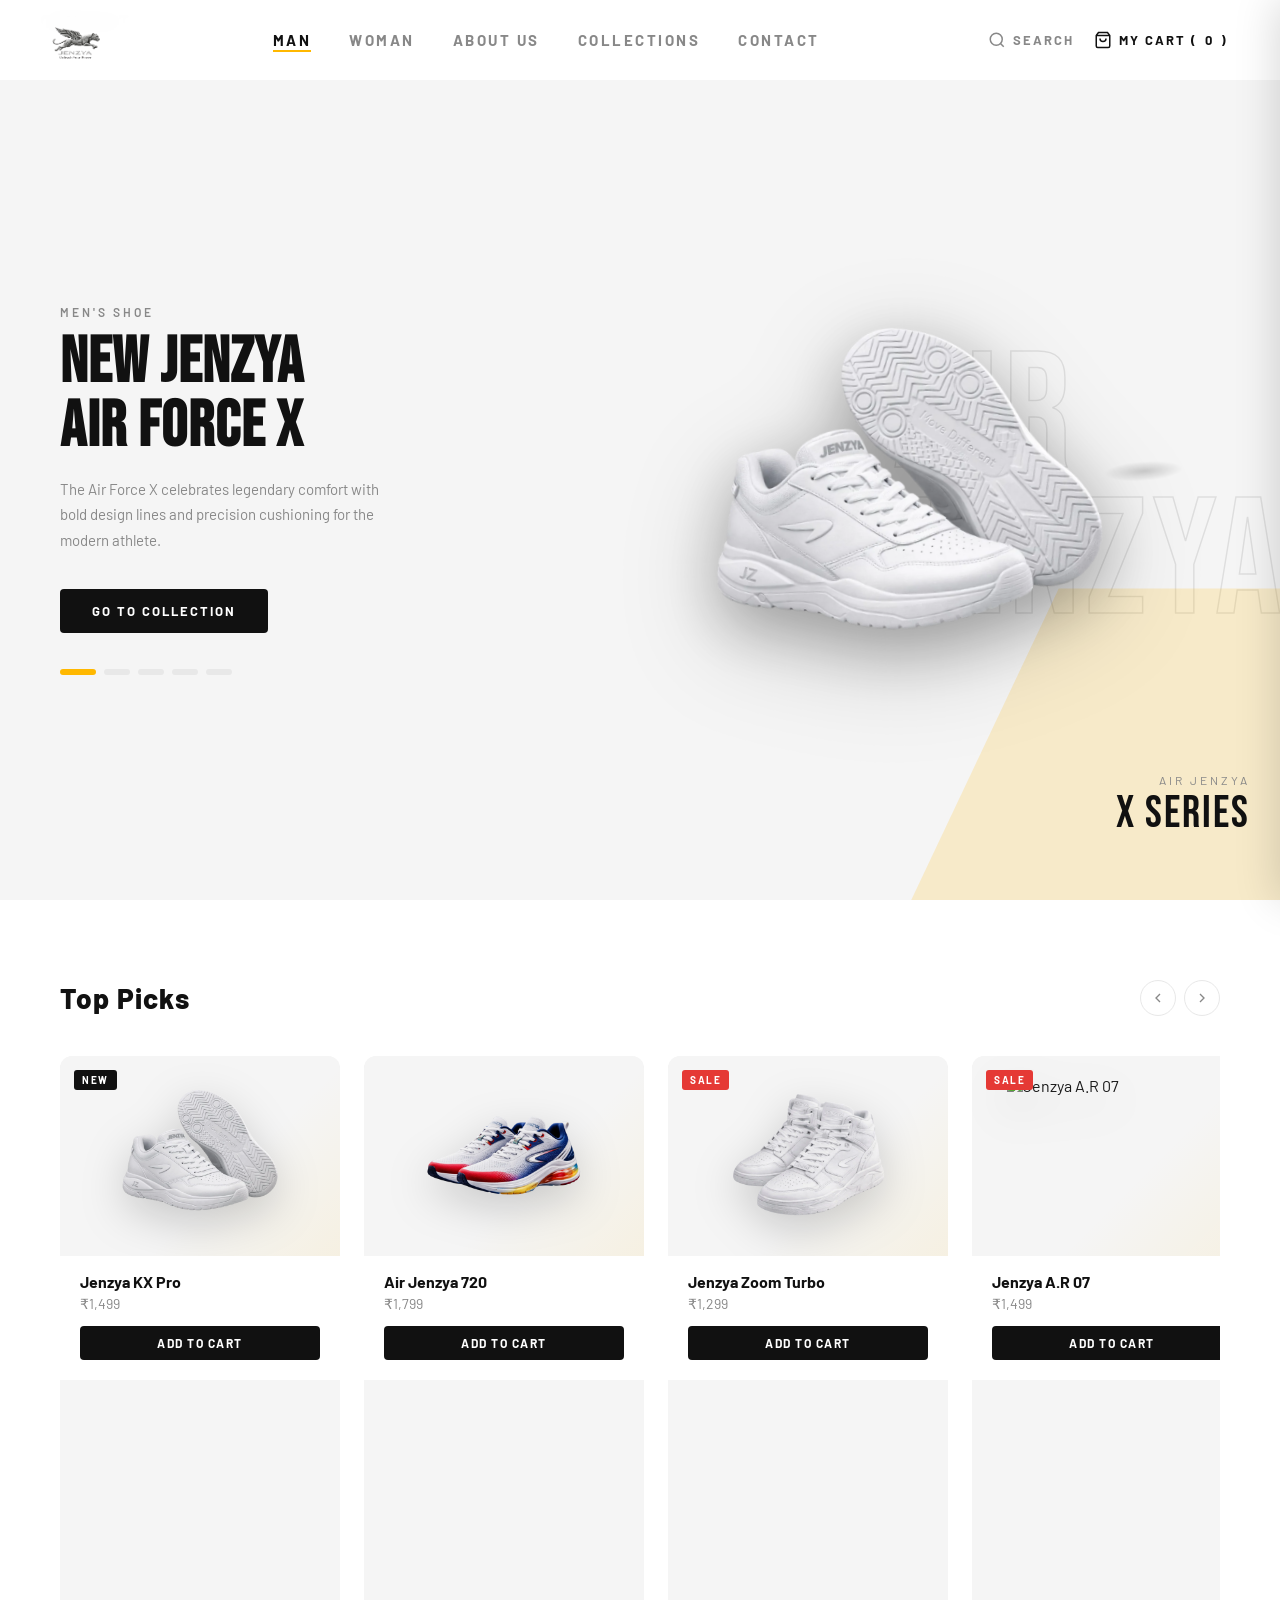
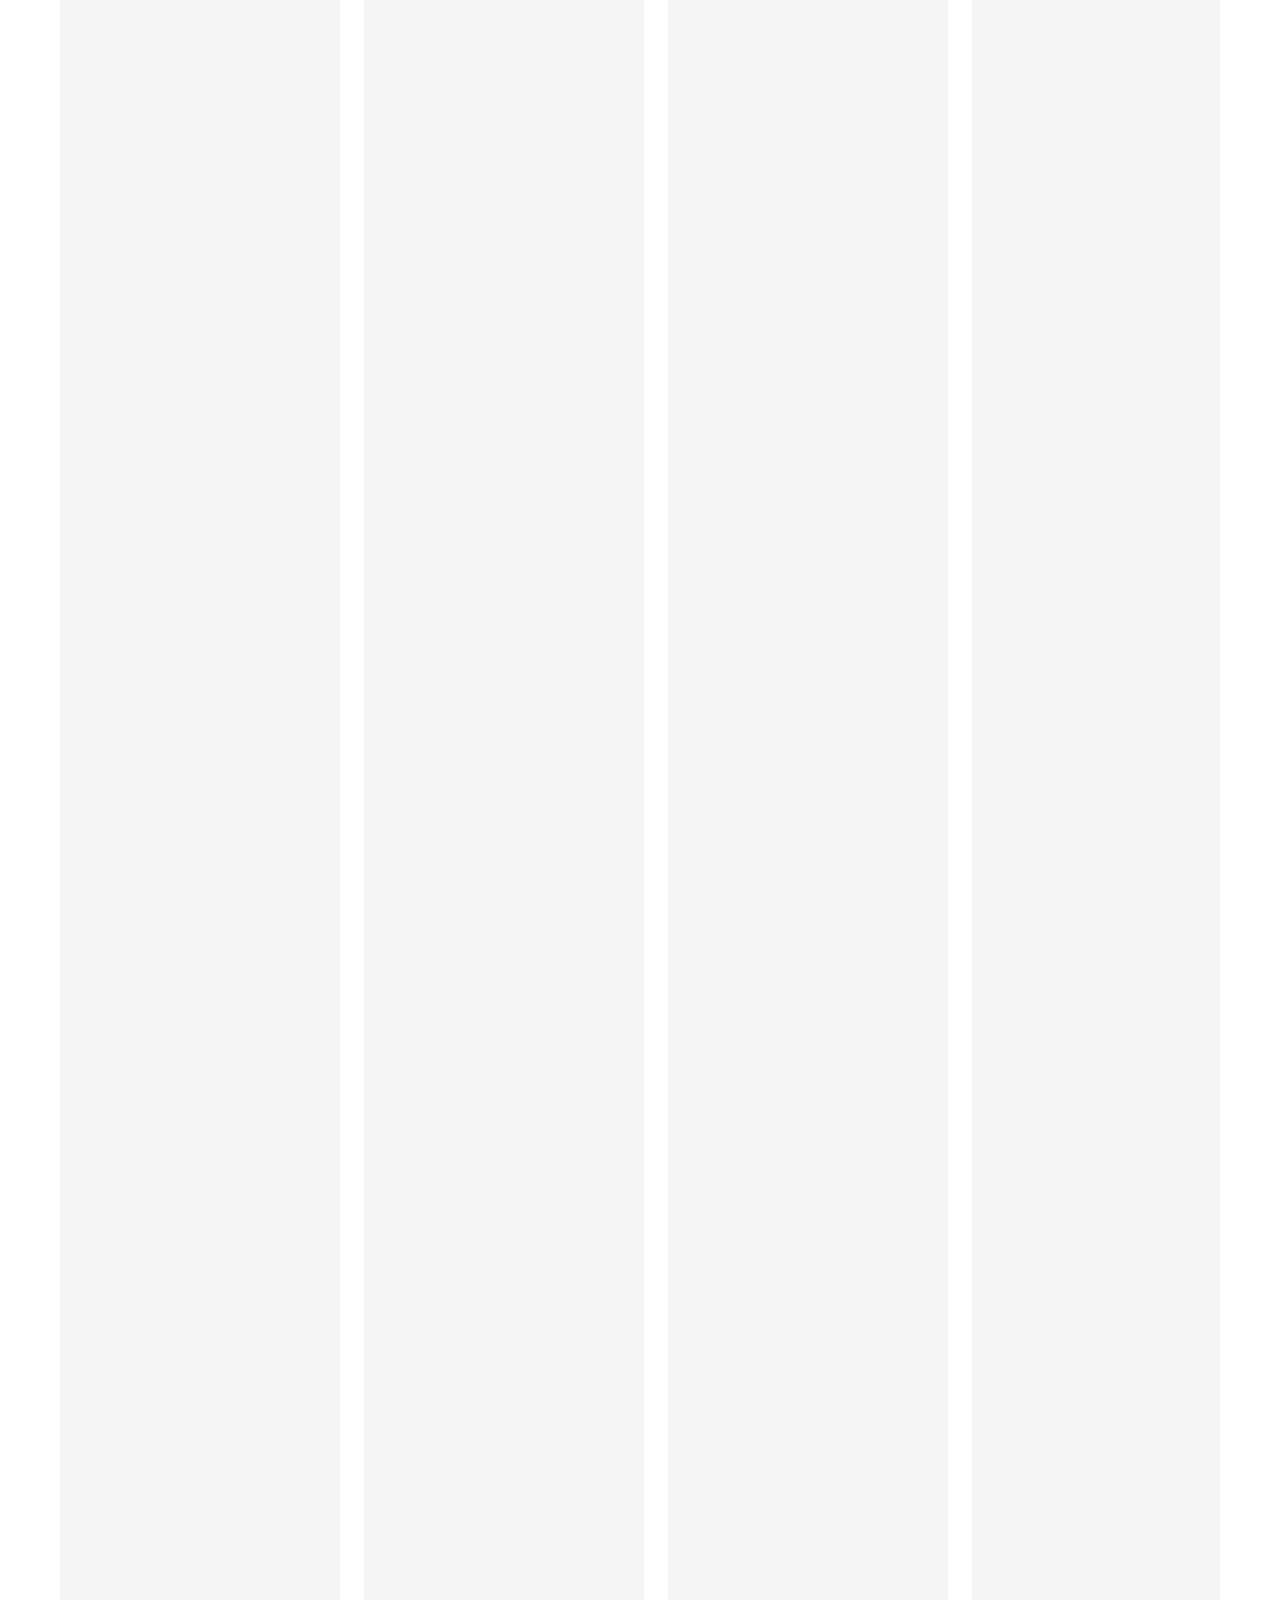
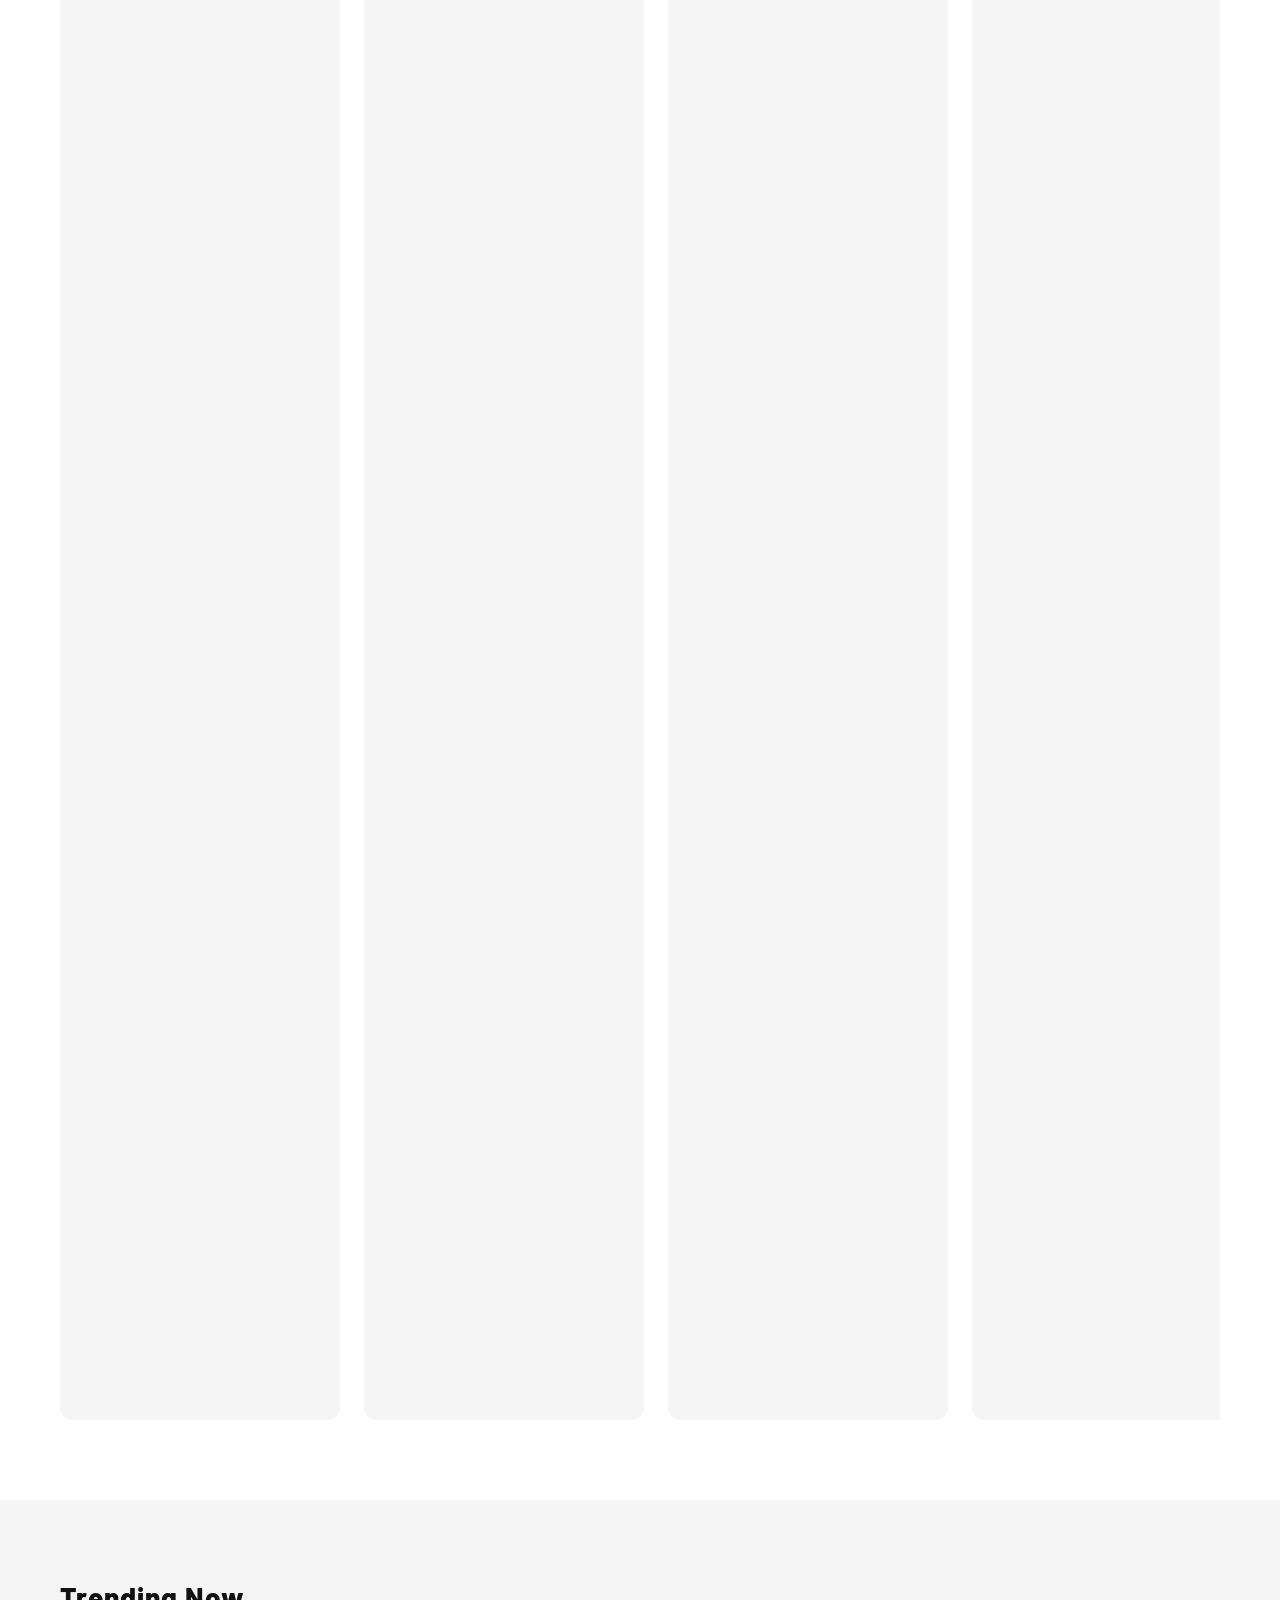
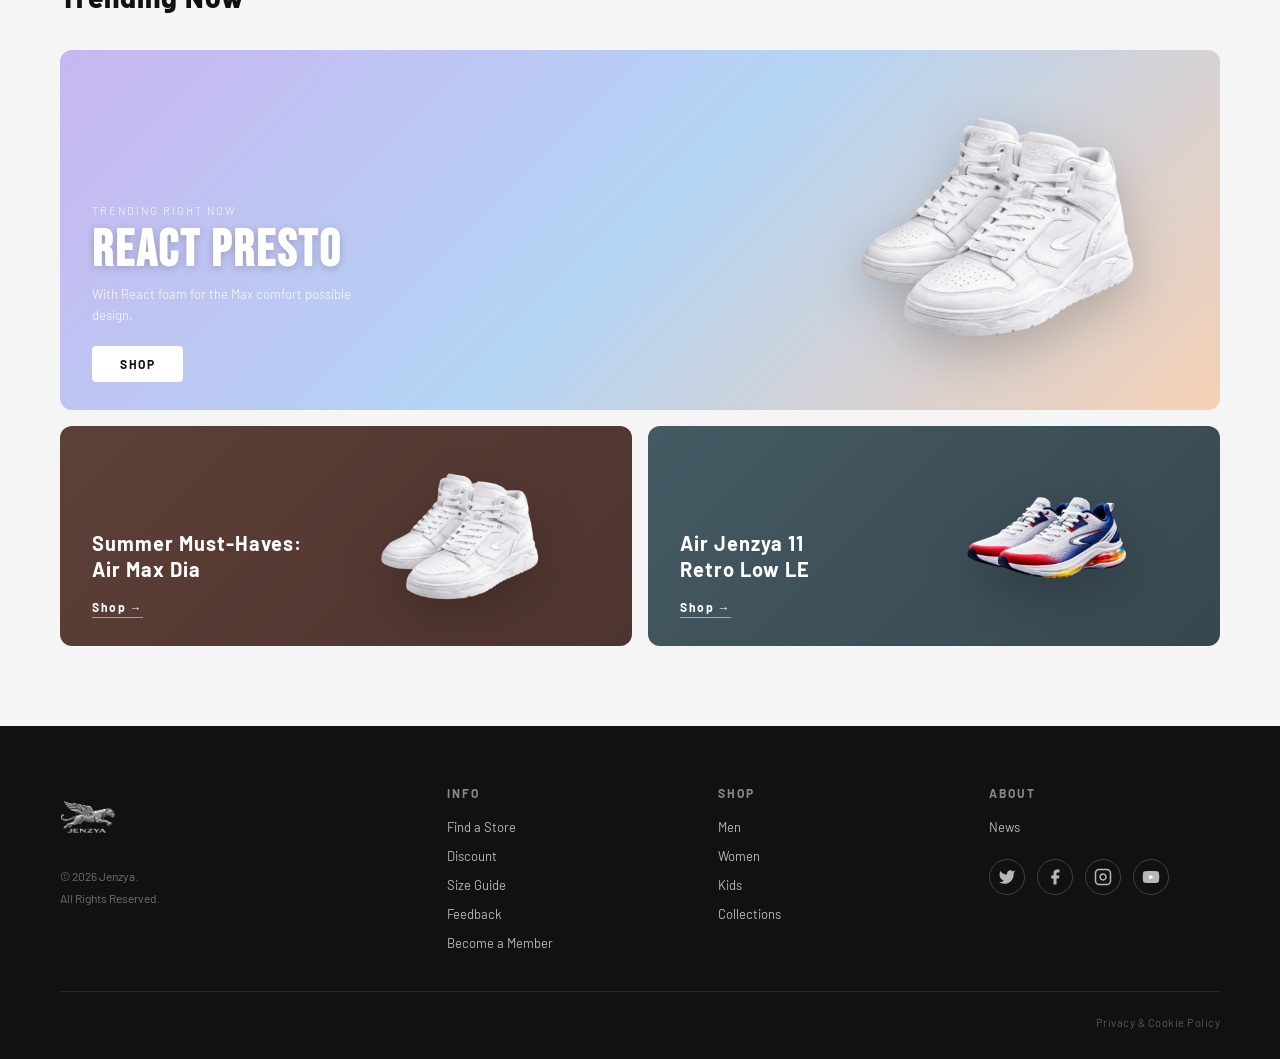
==== commit 9bf312f2: "Add product cards for Jenzya A.R 07 Added multiple product cards for 'Jenzya A.R 07' with details an" ====
--- a/index.html
+++ b/index.html
@@ -252,6 +252,306 @@
           </div>
         </div>
 
+        <div class="product-card" data-name="Jenzya A.R 07" data-price="1995">
+      <div class="card-img-wrap" onclick="window.location.href='collection.html?p=4'" style="cursor:pointer;">
+        <img src="Jenzya A.R 07.png" alt="Jenzya A.R 07" class="card-shoe-img" />
+        <div class="card-badge sale">SALE</div>
+      </div>
+      <div class="card-info">
+        <p class="card-name" onclick="window.location.href='collection.html?p=4'" style="cursor:pointer;">Jenzya A.R 07</p>
+        <p class="card-price">₹1,499</p>
+        <button class="btn-add" onclick="addToCart('Jenzya A.R 07', 1499)">Add to Cart</button>
+      </div>
+    </div><div class="product-card" data-name="Jenzya A.R 07" data-price="1995">
+      <div class="card-img-wrap" onclick="window.location.href='collection.html?p=4'" style="cursor:pointer;">
+        <img src="Jenzya A.R 07.png" alt="Jenzya A.R 07" class="card-shoe-img" />
+        <div class="card-badge sale">SALE</div>
+      </div>
+      <div class="card-info">
+        <p class="card-name" onclick="window.location.href='collection.html?p=4'" style="cursor:pointer;">Jenzya A.R 07</p>
+        <p class="card-price">₹1,499</p>
+        <button class="btn-add" onclick="addToCart('Jenzya A.R 07', 1499)">Add to Cart</button>
+      </div>
+    </div><div class="product-card" data-name="Jenzya A.R 07" data-price="1995">
+      <div class="card-img-wrap" onclick="window.location.href='collection.html?p=4'" style="cursor:pointer;">
+        <img src="Jenzya A.R 07.png" alt="Jenzya A.R 07" class="card-shoe-img" />
+        <div class="card-badge sale">SALE</div>
+      </div>
+      <div class="card-info">
+        <p class="card-name" onclick="window.location.href='collection.html?p=4'" style="cursor:pointer;">Jenzya A.R 07</p>
+        <p class="card-price">₹1,499</p>
+        <button class="btn-add" onclick="addToCart('Jenzya A.R 07', 1499)">Add to Cart</button>
+      </div>
+    </div><div class="product-card" data-name="Jenzya A.R 07" data-price="1995">
+      <div class="card-img-wrap" onclick="window.location.href='collection.html?p=4'" style="cursor:pointer;">
+        <img src="Jenzya A.R 07.png" alt="Jenzya A.R 07" class="card-shoe-img" />
+        <div class="card-badge sale">SALE</div>
+      </div>
+      <div class="card-info">
+        <p class="card-name" onclick="window.location.href='collection.html?p=4'" style="cursor:pointer;">Jenzya A.R 07</p>
+        <p class="card-price">₹1,499</p>
+        <button class="btn-add" onclick="addToCart('Jenzya A.R 07', 1499)">Add to Cart</button>
+      </div>
+    </div><div class="product-card" data-name="Jenzya A.R 07" data-price="1995">
+      <div class="card-img-wrap" onclick="window.location.href='collection.html?p=4'" style="cursor:pointer;">
+        <img src="Jenzya A.R 07.png" alt="Jenzya A.R 07" class="card-shoe-img" />
+        <div class="card-badge sale">SALE</div>
+      </div>
+      <div class="card-info">
+        <p class="card-name" onclick="window.location.href='collection.html?p=4'" style="cursor:pointer;">Jenzya A.R 07</p>
+        <p class="card-price">₹1,499</p>
+        <button class="btn-add" onclick="addToCart('Jenzya A.R 07', 1499)">Add to Cart</button>
+      </div>
+    </div><div class="product-card" data-name="Jenzya A.R 07" data-price="1995">
+      <div class="card-img-wrap" onclick="window.location.href='collection.html?p=4'" style="cursor:pointer;">
+        <img src="Jenzya A.R 07.png" alt="Jenzya A.R 07" class="card-shoe-img" />
+        <div class="card-badge sale">SALE</div>
+      </div>
+      <div class="card-info">
+        <p class="card-name" onclick="window.location.href='collection.html?p=4'" style="cursor:pointer;">Jenzya A.R 07</p>
+        <p class="card-price">₹1,499</p>
+        <button class="btn-add" onclick="addToCart('Jenzya A.R 07', 1499)">Add to Cart</button>
+      </div>
+    </div><div class="product-card" data-name="Jenzya A.R 07" data-price="1995">
+      <div class="card-img-wrap" onclick="window.location.href='collection.html?p=4'" style="cursor:pointer;">
+        <img src="Jenzya A.R 07.png" alt="Jenzya A.R 07" class="card-shoe-img" />
+        <div class="card-badge sale">SALE</div>
+      </div>
+      <div class="card-info">
+        <p class="card-name" onclick="window.location.href='collection.html?p=4'" style="cursor:pointer;">Jenzya A.R 07</p>
+        <p class="card-price">₹1,499</p>
+        <button class="btn-add" onclick="addToCart('Jenzya A.R 07', 1499)">Add to Cart</button>
+      </div>
+    </div><div class="product-card" data-name="Jenzya A.R 07" data-price="1995">
+      <div class="card-img-wrap" onclick="window.location.href='collection.html?p=4'" style="cursor:pointer;">
+        <img src="Jenzya A.R 07.png" alt="Jenzya A.R 07" class="card-shoe-img" />
+        <div class="card-badge sale">SALE</div>
+      </div>
+      <div class="card-info">
+        <p class="card-name" onclick="window.location.href='collection.html?p=4'" style="cursor:pointer;">Jenzya A.R 07</p>
+        <p class="card-price">₹1,499</p>
+        <button class="btn-add" onclick="addToCart('Jenzya A.R 07', 1499)">Add to Cart</button>
+      </div>
+    </div><div class="product-card" data-name="Jenzya A.R 07" data-price="1995">
+      <div class="card-img-wrap" onclick="window.location.href='collection.html?p=4'" style="cursor:pointer;">
+        <img src="Jenzya A.R 07.png" alt="Jenzya A.R 07" class="card-shoe-img" />
+        <div class="card-badge sale">SALE</div>
+      </div>
+      <div class="card-info">
+        <p class="card-name" onclick="window.location.href='collection.html?p=4'" style="cursor:pointer;">Jenzya A.R 07</p>
+        <p class="card-price">₹1,499</p>
+        <button class="btn-add" onclick="addToCart('Jenzya A.R 07', 1499)">Add to Cart</button>
+      </div>
+    </div><div class="product-card" data-name="Jenzya A.R 07" data-price="1995">
+      <div class="card-img-wrap" onclick="window.location.href='collection.html?p=4'" style="cursor:pointer;">
+        <img src="Jenzya A.R 07.png" alt="Jenzya A.R 07" class="card-shoe-img" />
+        <div class="card-badge sale">SALE</div>
+      </div>
+      <div class="card-info">
+        <p class="card-name" onclick="window.location.href='collection.html?p=4'" style="cursor:pointer;">Jenzya A.R 07</p>
+        <p class="card-price">₹1,499</p>
+        <button class="btn-add" onclick="addToCart('Jenzya A.R 07', 1499)">Add to Cart</button>
+      </div>
+    </div><div class="product-card" data-name="Jenzya A.R 07" data-price="1995">
+      <div class="card-img-wrap" onclick="window.location.href='collection.html?p=4'" style="cursor:pointer;">
+        <img src="Jenzya A.R 07.png" alt="Jenzya A.R 07" class="card-shoe-img" />
+        <div class="card-badge sale">SALE</div>
+      </div>
+      <div class="card-info">
+        <p class="card-name" onclick="window.location.href='collection.html?p=4'" style="cursor:pointer;">Jenzya A.R 07</p>
+        <p class="card-price">₹1,499</p>
+        <button class="btn-add" onclick="addToCart('Jenzya A.R 07', 1499)">Add to Cart</button>
+      </div>
+    </div><div class="product-card" data-name="Jenzya A.R 07" data-price="1995">
+      <div class="card-img-wrap" onclick="window.location.href='collection.html?p=4'" style="cursor:pointer;">
+        <img src="Jenzya A.R 07.png" alt="Jenzya A.R 07" class="card-shoe-img" />
+        <div class="card-badge sale">SALE</div>
+      </div>
+      <div class="card-info">
+        <p class="card-name" onclick="window.location.href='collection.html?p=4'" style="cursor:pointer;">Jenzya A.R 07</p>
+        <p class="card-price">₹1,499</p>
+        <button class="btn-add" onclick="addToCart('Jenzya A.R 07', 1499)">Add to Cart</button>
+      </div>
+    </div><div class="product-card" data-name="Jenzya A.R 07" data-price="1995">
+      <div class="card-img-wrap" onclick="window.location.href='collection.html?p=4'" style="cursor:pointer;">
+        <img src="Jenzya A.R 07.png" alt="Jenzya A.R 07" class="card-shoe-img" />
+        <div class="card-badge sale">SALE</div>
+      </div>
+      <div class="card-info">
+        <p class="card-name" onclick="window.location.href='collection.html?p=4'" style="cursor:pointer;">Jenzya A.R 07</p>
+        <p class="card-price">₹1,499</p>
+        <button class="btn-add" onclick="addToCart('Jenzya A.R 07', 1499)">Add to Cart</button>
+      </div>
+    </div><div class="product-card" data-name="Jenzya A.R 07" data-price="1995">
+      <div class="card-img-wrap" onclick="window.location.href='collection.html?p=4'" style="cursor:pointer;">
+        <img src="Jenzya A.R 07.png" alt="Jenzya A.R 07" class="card-shoe-img" />
+        <div class="card-badge sale">SALE</div>
+      </div>
+      <div class="card-info">
+        <p class="card-name" onclick="window.location.href='collection.html?p=4'" style="cursor:pointer;">Jenzya A.R 07</p>
+        <p class="card-price">₹1,499</p>
+        <button class="btn-add" onclick="addToCart('Jenzya A.R 07', 1499)">Add to Cart</button>
+      </div>
+    </div><div class="product-card" data-name="Jenzya A.R 07" data-price="1995">
+      <div class="card-img-wrap" onclick="window.location.href='collection.html?p=4'" style="cursor:pointer;">
+        <img src="Jenzya A.R 07.png" alt="Jenzya A.R 07" class="card-shoe-img" />
+        <div class="card-badge sale">SALE</div>
+      </div>
+      <div class="card-info">
+        <p class="card-name" onclick="window.location.href='collection.html?p=4'" style="cursor:pointer;">Jenzya A.R 07</p>
+        <p class="card-price">₹1,499</p>
+        <button class="btn-add" onclick="addToCart('Jenzya A.R 07', 1499)">Add to Cart</button>
+      </div>
+    </div><div class="product-card" data-name="Jenzya A.R 07" data-price="1995">
+      <div class="card-img-wrap" onclick="window.location.href='collection.html?p=4'" style="cursor:pointer;">
+        <img src="Jenzya A.R 07.png" alt="Jenzya A.R 07" class="card-shoe-img" />
+        <div class="card-badge sale">SALE</div>
+      </div>
+      <div class="card-info">
+        <p class="card-name" onclick="window.location.href='collection.html?p=4'" style="cursor:pointer;">Jenzya A.R 07</p>
+        <p class="card-price">₹1,499</p>
+        <button class="btn-add" onclick="addToCart('Jenzya A.R 07', 1499)">Add to Cart</button>
+      </div>
+    </div><div class="product-card" data-name="Jenzya A.R 07" data-price="1995">
+      <div class="card-img-wrap" onclick="window.location.href='collection.html?p=4'" style="cursor:pointer;">
+        <img src="Jenzya A.R 07.png" alt="Jenzya A.R 07" class="card-shoe-img" />
+        <div class="card-badge sale">SALE</div>
+      </div>
+      <div class="card-info">
+        <p class="card-name" onclick="window.location.href='collection.html?p=4'" style="cursor:pointer;">Jenzya A.R 07</p>
+        <p class="card-price">₹1,499</p>
+        <button class="btn-add" onclick="addToCart('Jenzya A.R 07', 1499)">Add to Cart</button>
+      </div>
+    </div><div class="product-card" data-name="Jenzya A.R 07" data-price="1995">
+      <div class="card-img-wrap" onclick="window.location.href='collection.html?p=4'" style="cursor:pointer;">
+        <img src="Jenzya A.R 07.png" alt="Jenzya A.R 07" class="card-shoe-img" />
+        <div class="card-badge sale">SALE</div>
+      </div>
+      <div class="card-info">
+        <p class="card-name" onclick="window.location.href='collection.html?p=4'" style="cursor:pointer;">Jenzya A.R 07</p>
+        <p class="card-price">₹1,499</p>
+        <button class="btn-add" onclick="addToCart('Jenzya A.R 07', 1499)">Add to Cart</button>
+      </div>
+    </div><div class="product-card" data-name="Jenzya A.R 07" data-price="1995">
+      <div class="card-img-wrap" onclick="window.location.href='collection.html?p=4'" style="cursor:pointer;">
+        <img src="Jenzya A.R 07.png" alt="Jenzya A.R 07" class="card-shoe-img" />
+        <div class="card-badge sale">SALE</div>
+      </div>
+      <div class="card-info">
+        <p class="card-name" onclick="window.location.href='collection.html?p=4'" style="cursor:pointer;">Jenzya A.R 07</p>
+        <p class="card-price">₹1,499</p>
+        <button class="btn-add" onclick="addToCart('Jenzya A.R 07', 1499)">Add to Cart</button>
+      </div>
+    </div><div class="product-card" data-name="Jenzya A.R 07" data-price="1995">
+      <div class="card-img-wrap" onclick="window.location.href='collection.html?p=4'" style="cursor:pointer;">
+        <img src="Jenzya A.R 07.png" alt="Jenzya A.R 07" class="card-shoe-img" />
+        <div class="card-badge sale">SALE</div>
+      </div>
+      <div class="card-info">
+        <p class="card-name" onclick="window.location.href='collection.html?p=4'" style="cursor:pointer;">Jenzya A.R 07</p>
+        <p class="card-price">₹1,499</p>
+        <button class="btn-add" onclick="addToCart('Jenzya A.R 07', 1499)">Add to Cart</button>
+      </div>
+    </div><div class="product-card" data-name="Jenzya A.R 07" data-price="1995">
+      <div class="card-img-wrap" onclick="window.location.href='collection.html?p=4'" style="cursor:pointer;">
+        <img src="Jenzya A.R 07.png" alt="Jenzya A.R 07" class="card-shoe-img" />
+        <div class="card-badge sale">SALE</div>
+      </div>
+      <div class="card-info">
+        <p class="card-name" onclick="window.location.href='collection.html?p=4'" style="cursor:pointer;">Jenzya A.R 07</p>
+        <p class="card-price">₹1,499</p>
+        <button class="btn-add" onclick="addToCart('Jenzya A.R 07', 1499)">Add to Cart</button>
+      </div>
+    </div><div class="product-card" data-name="Jenzya A.R 07" data-price="1995">
+      <div class="card-img-wrap" onclick="window.location.href='collection.html?p=4'" style="cursor:pointer;">
+        <img src="Jenzya A.R 07.png" alt="Jenzya A.R 07" class="card-shoe-img" />
+        <div class="card-badge sale">SALE</div>
+      </div>
+      <div class="card-info">
+        <p class="card-name" onclick="window.location.href='collection.html?p=4'" style="cursor:pointer;">Jenzya A.R 07</p>
+        <p class="card-price">₹1,499</p>
+        <button class="btn-add" onclick="addToCart('Jenzya A.R 07', 1499)">Add to Cart</button>
+      </div>
+    </div><div class="product-card" data-name="Jenzya A.R 07" data-price="1995">
+      <div class="card-img-wrap" onclick="window.location.href='collection.html?p=4'" style="cursor:pointer;">
+        <img src="Jenzya A.R 07.png" alt="Jenzya A.R 07" class="card-shoe-img" />
+        <div class="card-badge sale">SALE</div>
+      </div>
+      <div class="card-info">
+        <p class="card-name" onclick="window.location.href='collection.html?p=4'" style="cursor:pointer;">Jenzya A.R 07</p>
+        <p class="card-price">₹1,499</p>
+        <button class="btn-add" onclick="addToCart('Jenzya A.R 07', 1499)">Add to Cart</button>
+      </div>
+    </div><div class="product-card" data-name="Jenzya A.R 07" data-price="1995">
+      <div class="card-img-wrap" onclick="window.location.href='collection.html?p=4'" style="cursor:pointer;">
+        <img src="Jenzya A.R 07.png" alt="Jenzya A.R 07" class="card-shoe-img" />
+        <div class="card-badge sale">SALE</div>
+      </div>
+      <div class="card-info">
+        <p class="card-name" onclick="window.location.href='collection.html?p=4'" style="cursor:pointer;">Jenzya A.R 07</p>
+        <p class="card-price">₹1,499</p>
+        <button class="btn-add" onclick="addToCart('Jenzya A.R 07', 1499)">Add to Cart</button>
+      </div>
+    </div><div class="product-card" data-name="Jenzya A.R 07" data-price="1995">
+      <div class="card-img-wrap" onclick="window.location.href='collection.html?p=4'" style="cursor:pointer;">
+        <img src="Jenzya A.R 07.png" alt="Jenzya A.R 07" class="card-shoe-img" />
+        <div class="card-badge sale">SALE</div>
+      </div>
+      <div class="card-info">
+        <p class="card-name" onclick="window.location.href='collection.html?p=4'" style="cursor:pointer;">Jenzya A.R 07</p>
+        <p class="card-price">₹1,499</p>
+        <button class="btn-add" onclick="addToCart('Jenzya A.R 07', 1499)">Add to Cart</button>
+      </div>
+    </div><div class="product-card" data-name="Jenzya A.R 07" data-price="1995">
+      <div class="card-img-wrap" onclick="window.location.href='collection.html?p=4'" style="cursor:pointer;">
+        <img src="Jenzya A.R 07.png" alt="Jenzya A.R 07" class="card-shoe-img" />
+        <div class="card-badge sale">SALE</div>
+      </div>
+      <div class="card-info">
+        <p class="card-name" onclick="window.location.href='collection.html?p=4'" style="cursor:pointer;">Jenzya A.R 07</p>
+        <p class="card-price">₹1,499</p>
+        <button class="btn-add" onclick="addToCart('Jenzya A.R 07', 1499)">Add to Cart</button>
+      </div>
+    </div><div class="product-card" data-name="Jenzya A.R 07" data-price="1995">
+      <div class="card-img-wrap" onclick="window.location.href='collection.html?p=4'" style="cursor:pointer;">
+        <img src="Jenzya A.R 07.png" alt="Jenzya A.R 07" class="card-shoe-img" />
+        <div class="card-badge sale">SALE</div>
+      </div>
+      <div class="card-info">
+        <p class="card-name" onclick="window.location.href='collection.html?p=4'" style="cursor:pointer;">Jenzya A.R 07</p>
+        <p class="card-price">₹1,499</p>
+        <button class="btn-add" onclick="addToCart('Jenzya A.R 07', 1499)">Add to Cart</button>
+      </div>
+    </div><div class="product-card" data-name="Jenzya A.R 07" data-price="1995">
+      <div class="card-img-wrap" onclick="window.location.href='collection.html?p=4'" style="cursor:pointer;">
+        <img src="Jenzya A.R 07.png" alt="Jenzya A.R 07" class="card-shoe-img" />
+        <div class="card-badge sale">SALE</div>
+      </div>
+      <div class="card-info">
+        <p class="card-name" onclick="window.location.href='collection.html?p=4'" style="cursor:pointer;">Jenzya A.R 07</p>
+        <p class="card-price">₹1,499</p>
+        <button class="btn-add" onclick="addToCart('Jenzya A.R 07', 1499)">Add to Cart</button>
+      </div>
+    </div><div class="product-card" data-name="Jenzya A.R 07" data-price="1995">
+      <div class="card-img-wrap" onclick="window.location.href='collection.html?p=4'" style="cursor:pointer;">
+        <img src="Jenzya A.R 07.png" alt="Jenzya A.R 07" class="card-shoe-img" />
+        <div class="card-badge sale">SALE</div>
+      </div>
+      <div class="card-info">
+        <p class="card-name" onclick="window.location.href='collection.html?p=4'" style="cursor:pointer;">Jenzya A.R 07</p>
+        <p class="card-price">₹1,499</p>
+        <button class="btn-add" onclick="addToCart('Jenzya A.R 07', 1499)">Add to Cart</button>
+      </div>
+    </div><div class="product-card" data-name="Jenzya A.R 07" data-price="1995">
+      <div class="card-img-wrap" onclick="window.location.href='collection.html?p=4'" style="cursor:pointer;">
+        <img src="Jenzya A.R 07.png" alt="Jenzya A.R 07" class="card-shoe-img" />
+        <div class="card-badge sale">SALE</div>
+      </div>
+      <div class="card-info">
+        <p class="card-name" onclick="window.location.href='collection.html?p=4'" style="cursor:pointer;">Jenzya A.R 07</p>
+        <p class="card-price">₹1,499</p>
+        <button class="btn-add" onclick="addToCart('Jenzya A.R 07', 1499)">Add to Cart</button>
+      
         <!-- Card 4 -->
         <div class="product-card" data-name="Jenzya Noir Luxe Oxford" data-price="7999">
           <div class="card-img-wrap" onclick="window.location.href='collection.html?p=3'" style="cursor:pointer;">
@@ -518,4 +818,4 @@
 
   <script src="script.js"></script>
 </body>
-</html>+</html>
